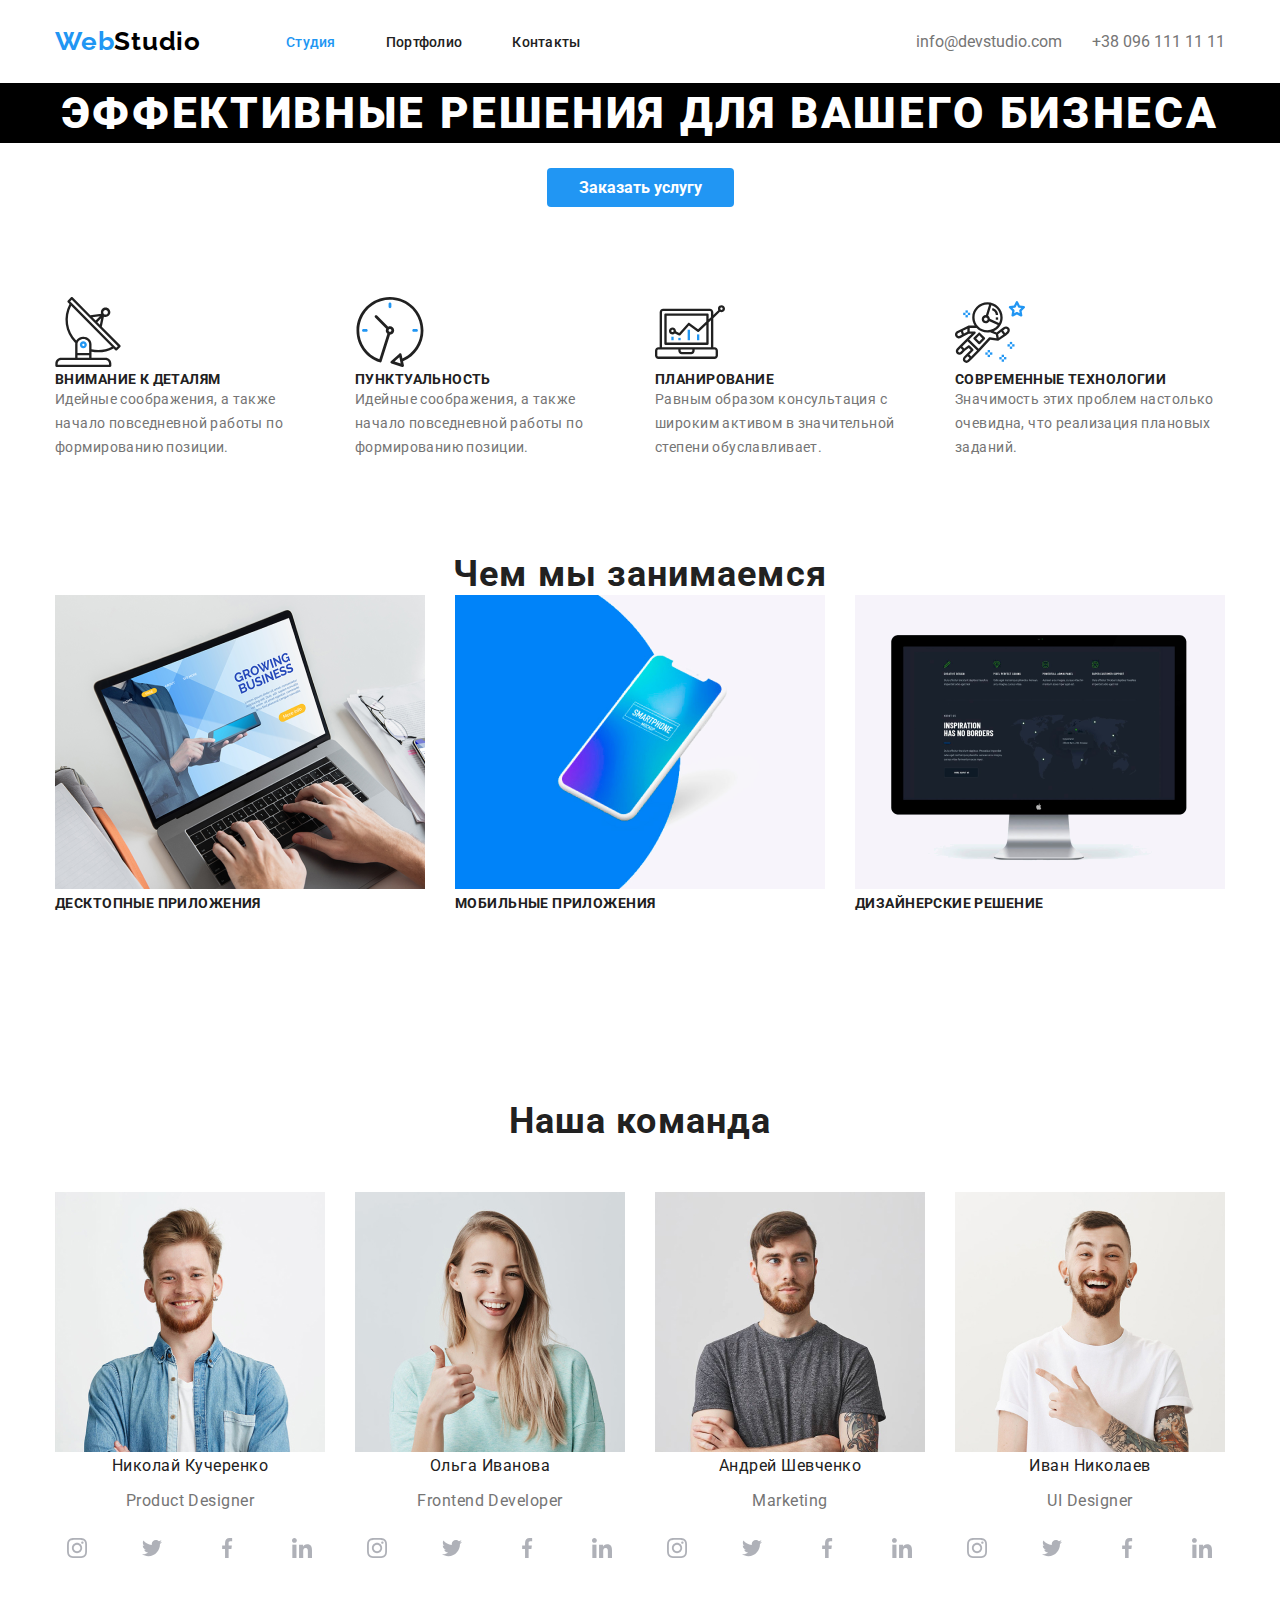
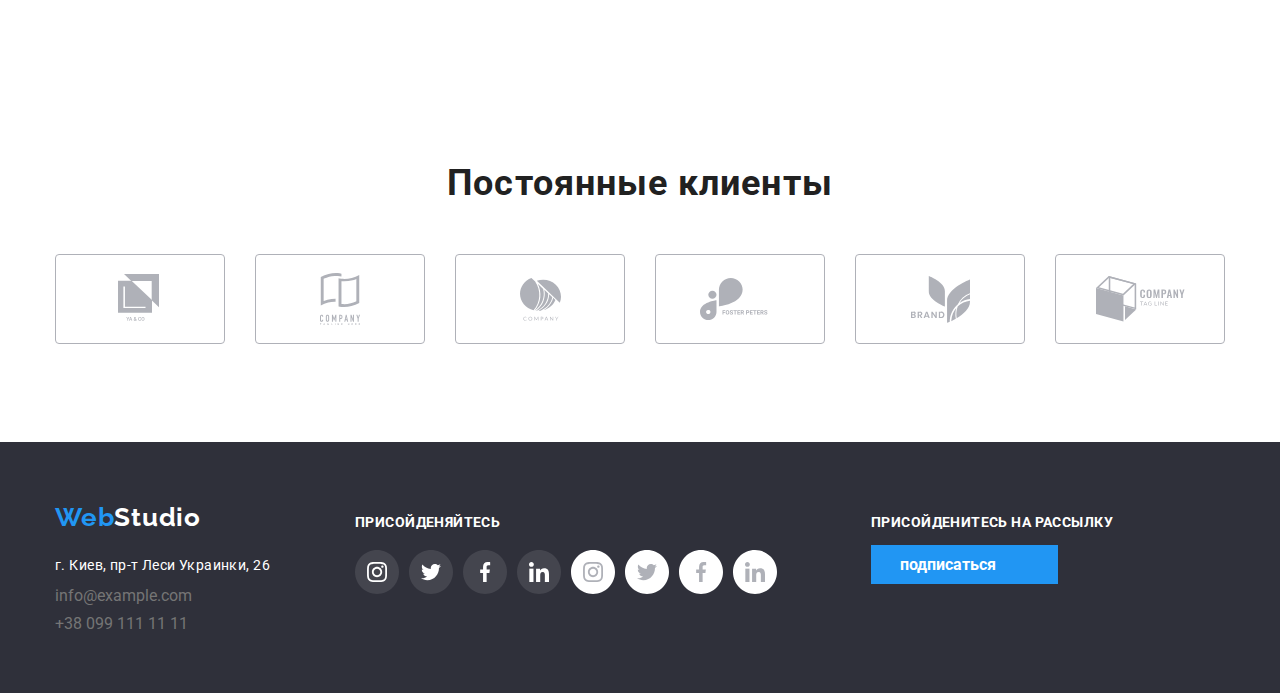
==== index.html @ de9481b2 "поправки" ====
<!DOCTYPE html>
<html lang="ru">
<head>
    <meta charset="UTF-8">
    <meta name  ="viewport" content="width=device-width, initial-scale=1.0">
    <title>Document</title>
    <link href="https://fonts.googleapis.com/css2?family=Raleway:wght@700;900&family=Roboto:wght@400;500;700;900&display=swap" rel="stylesheet">
    <link rel="stylesheet" href="./css/style.css">
</head>
<body>
    <!--шапка-->
    <header class="link">
        <nav class="main-nav section">
            <a href=""><span class="web-logo"><span style="color:#2196F3;">Web</span><span style="color:#000000;">Studio</span></span></a>
                <ul class="list-line list">
                    <li class="item"><a href=""><span class="header-text current">Студия</span></a></li>
                    <li class="item"><a href="./portfolio.html"><span class="header-text">Портфолио</span></a></li>
                    <li class="item"><a href=""><span class="header-text">Контакты</span></a></li>
                </ul>
                    <ul class="auth-nav list">
                        <li class="item"><a href="mailto:info@devstudio.com"><span class="contact">info@devstudio.com</span></a></li>
                        <li class="item"><a href="tel:+380961111111"> <span class="contact">+38 096 111 11 11</span></a></li>
                    </ul>
        </nav>
    </header>
<main class="link">
    <!--Заказать услугу-->
    <section>
        <h1 class="efect-title">ЭФФЕКТИВНЫЕ РЕШЕНИЯ ДЛЯ ВАШЕГО БИЗНЕСА</h1>
        <div class="button-centered">
            <a href="" class="button-hero">Заказать услугу</a>
        </div>
    </section>
    <!--иконки-->
    <section>
        <div class="section">
            <ul class="icon-style">
                <li class="item">
                    <img src="./picture/4picture/Group.svg" alt="">
                    <h3 class="subtitle-text">ВНИМАНИЕ К ДЕТАЛЯМ</h3>
                    <p class="main-text">Идейные соображения, а также начало повседневной работы по формированию позиции.</p>
                </li>
                <li class="item">
                    <img src="./picture/4picture/clock1.svg" alt="">
                    <h3 class="subtitle-text">ПУНКТУАЛЬНОСТЬ</h3>
                    <p class="main-text">Идейные соображения, а также начало повседневной работы по формированию позиции.</p>
                </li>
                <li class="item">
                    <img src="./picture/4picture/diagram1.svg" alt="">
                    <h3 class="subtitle-text">ПЛАНИРОВАНИЕ</h3>
                    <p class="main-text">Равным образом консультация с широким активом в значительной степени обуславливает.</p>
                </li>
                <li class="item">
                    <img src="./picture/4picture/astronaut1.svg" alt="">
                    <h3 class="subtitle-text">СОВРЕМЕННЫЕ ТЕХНОЛОГИИ</h3>
                    <p class="main-text">Значимость этих проблем настолько очевидна, что реализация плановых заданий.</p>
                </li>
            </ul>
        </div>
    </section>
    <!--Занятия-->
    <section>
        <div class="section">
            <h2 class="section-title">Чем мы занимаемся</h2>
            <ul class="list-project">
                <li class="item"><img src="./picture/png/nout.png" alt=""><span class="subtitle-text">ДЕСКТОПНЫЕ ПРИЛОЖЕНИЯ</span></li>
                <li class="item"><img src="./picture/png/telephon.png" alt=""><span class="subtitle-text">МОБИЛЬНЫЕ ПРИЛОЖЕНИЯ</span></li>
                <li class="item"><img src="./picture/png/television.png" alt=""><span class="subtitle-text">ДИЗАЙНЕРСКИЕ РЕШЕНИЕ</span></li>
            </ul>
        </div>
    </section>
    <!--Команда-->
    <section>
        <div class="section">
            <div class="section-comand">
                <h2 class="section-title">Наша команда</h2>
                <ul class="comand-style">
                    <li class="item"> <img src="./picture/people/1.jpg" alt="Николай Кучеренко">
                        <h3 class="contact-subtitle">Николай Кучеренко</h3>
                            <p class="contact-text">Product Designer</p>
                                <ul class="list-soc">
                                    <li class="item"><a href=""><img src="./picture/soc/main-Ellipse1.svg" alt="instagram"></a></li>
                                    <li class="item"><a href=""><img src="./picture/soc/main-Ellipse2.svg" alt="twitter"></a></li>
                                    <li class="item"><a href=""><img src="./picture/soc/main-Ellipse3.svg" alt="twitter"></a></li>
                                    <li class="item"><a href=""><img src="./picture/soc/main-Ellipse4.svg" alt="in"></a></li>
                                </ul>
                    </li>
                    <li class="item"> <img src="./picture/people/2.jpg" alt="Ольга Ивановна">
                        <h3 class="contact-subtitle">Ольга Иванова</h3>
                            <p class="contact-text">Frontend Developer</p>
                                <ul class="list-soc">
                                    <li class="item"><a href=""><img src="./picture/soc/main-Ellipse1.svg" alt="instagram"></a></li>
                                    <li class="item"><a href=""><img src="./picture/soc/main-Ellipse2.svg" alt="twitter"></a></li>
                                    <li class="item"><a href=""><img src="./picture/soc/main-Ellipse3.svg" alt="facebook"></a></li>
                                    <li class="item"><a href=""><img src="./picture/soc/main-Ellipse4.svg" alt="in"></a></li>
                                </ul>
                    </li>
                    <li class="item"> <img src="./picture/people/3.jpg" alt="Андрей Шевченко">
                        <h3 class="contact-subtitle">Андрей Шевченко</h3>
                            <p class="contact-text">Marketing</p>
                                <ul class="list-soc">
                                    <li class="item"><a href=""><img src="./picture/soc/main-Ellipse1.svg" alt="twitter"></a></li>
                                    <li class="item"><a href=""><img src="./picture/soc/main-Ellipse2.svg" alt="instagram"></a></li>
                                    <li class="item"><a href=""><img src="./picture/soc/main-Ellipse3.svg" alt="facebook"></a></li>
                                    <li class="item"><a href=""><img src="./picture/soc/main-Ellipse4.svg" alt="in"></a></li>
                                </ul>
                    </li>
                    <li class="item"> <img src="./picture/people/4.jpg" alt="Иван Николаев">
                        <h3 class="contact-subtitle">Иван Николаев</h3>
                            <p class="contact-text">UI Designer</p>
                                <ul class="list-soc">
                                    <li class="item"><a href=""><img src="./picture/soc/main-Ellipse1.svg" alt="instagram"></a></li>
                                    <li class="item"><a href=""><img src="./picture/soc/main-Ellipse2.svg" alt="twitter"></a></li>
                                    <li class="item"><a href=""><img src="./picture/soc/main-Ellipse3.svg" alt="facebook   "></a></li>
                                    <li class="item"><a href=""><img src="./picture/soc/main-Ellipse4.svg" alt="in"></a></li>
                                </ul>
                    </li>
                </ul>
            </div>
        </div>
    </section>
    <!--клиенты-->
        <section>
            <div class="section">
                <h2 class="section-title">Постоянные клиенты</h2>
                <ul class="list-сustomer">
                    <li class="item"><img src="./picture/customer/Client1.svg" alt=""></li>
                    <li class="item"><img src="./picture/customer/Client2.svg" alt=""></li>
                    <li class="item"><img src="./picture/customer/Client3.svg" alt=""></li>
                    <li class="item"><img src="./picture/customer/Client4.svg" alt=""></li>
                    <li class="item"><img src="./picture/customer/Client5.svg" alt=""></li>
                    <li class="item"><img src="./picture/customer/Client6.svg" alt=""></li>
                </ul>
            </div>
        </section>
</main>
    <footer class="link">
        <div class="section">
            <div class="footer-section">
                <a href=""> <span class="web-logo"><span style="color:#2196F3;">Web</span><span style="color:#FFFFFF;">Studio</span></span></a>
                    <address>
                        <ul class="footer-adress">
                            <li class="item">г. Киев, пр-т Леси Украинки, 26</li>
                            <li class="item"><a href="mailto:info@devstudio.com"><span class="contact">info@example.com</span></a></li>
                            <li class="item"><a href="tel:+380961111111"><span class="contact">+38 099 111 11 11</span></a></li>
                        </ul>
                    </address>
            </div>
            <div class="footer-soc">
                <h3 class="subtitle-text" style="color: #FFFFFF;">ПРИСОЙДЕНЯЙТЕСЬ</h3>
                    <ul class="list-soc">

                        <li class="item"><img src="./picture/soc/footer-Ellipse1.svg" alt="instagram"></li>
                        <li class="item"><img src="./picture/soc/footer-Ellipse2.svg" alt="twitter"></li>
                        <li class="item"><img src="./picture/soc/footer-Ellipse3.svg" alt="facebook"></li>
                        <li class="item"><img src="./picture/soc/footer-Ellipse4.svg" alt=""></li>
                        <li class="item"><img src="./picture/soc/Ellipse1.svg" alt="instagram"></li>
                        <li class="item"><img src="./picture/soc/Ellipse2.svg" alt="twitter"></li>
                        <li class="item"><img src="./picture/soc/Ellipse3.svg" alt="facebook"></li>
                        <li class="item"><img src="./picture/soc/Ellipse4.svg" alt=""></li>

                    </ul>
            </div>
            <div class="footer-link">
                <h3 class="subtitle-text">ПРИСОЙДЕНИТЕСЬ НА РАССЫЛКУ</h3>
                <a href=""  class="button">подписаться</a>
            </div>
        </div>
    </footer>
</body>
</html>
---- css/style.css ----
:root {
    --text-blue-color: blue ;
    --text-contact-color: #757575;
    --text-header-hover-color: #2196F3;
    --text-subtitle-color:#212121;
    --background-butten-color: #2196F3;
    --background-footer: #2F303A;
    --main-text:#757575;
}
body {
    font-family: Roboto;
    margin: 0px;
    overflow: none;
}
h1, h2, h3
{
    margin-top: 0px;
    margin-bottom: 0px;
}
footer {
    background-color: var(--background-footer);
}
ul {
    margin-top: 0px;
    margin-bottom: 0px;
    list-style: none;
}

.efect-title {
    font-weight: 900;
    font-size: 44px;
    line-height: 60px;

    text-align: center;
    letter-spacing: 0.06em;
    text-transform: uppercase;
    background-color: black;
    color: #ffffff;
}
/*ЛОГОТИП*/
.web-logo{
    font-family: Raleway;
    font-weight: 700;
    font-size: 26px;
    line-height: 31px;
    letter-spacing: 0.03em;
    margin-right: 85px;
}
.section-title{
    font-weight: 700;
    font-size: 36px;
    line-height: 42px;
    text-align: center;
    letter-spacing: 0.03em;
    color: #212121;
}
/*telephone, imail*/
.contact{
    font-style: normal;
    color: var(--text-contact-color);
}
.contact:hover,
.contact:focus{
    color: var(--text-header-hover-color);
}
.header-text:hover,
.header-text:focus {
    color: var(--text-header-hover-color);
}
.header-text.current {
    color: #2196F3;
}

.link a {
    text-decoration: none;
}
.header-text {
    font-family: Roboto;
    font-weight: 500;
    font-size: 14px;
    line-height: 16px;
    letter-spacing: 0.02em;

    color: var(--text-subtitle-color);
}

.button-hero {
    font-weight: 700;
    font-size: 16px;
    line-height: 30px;
    padding: 10px 32px;

    border-radius: 4px;
    background-color: var(--background-butten-color);
    color: #ffffff;
}
.button {
    font-weight: 700;
    font-size: 16px;
    line-height: 30px;
    padding: 10px;
    padding-left: 29px;
    padding-right: 62px;

    background-color: var(--background-butten-color);
    color: #ffffff;
}
.button-centered {
    text-align: center;
    margin-top: 30px;
}
.subtitle-text {
    font-weight: 700;
    font-size: 14px;
    line-height: 16px;
    letter-spacing: 0.03em;

    color: var(--text-subtitle-color);
}
.main-text{
    margin-top: 0px;
    margin-bottom: 0px;
    font-weight: 400;
    font-size: 14px;
    line-height: 24px;
    letter-spacing: 0.03em;

    color: var(--main-text);
}
.contact-subtitle {
    font-weight: 400;
    font-size: 16px;
    line-height: 19px;
    text-align: center;

    letter-spacing: 0.03em;
    color: #212121;
}
.contact-text {
    font-weight: normal;
    font-size: 16px;
    line-height: 19px;
    text-align: center;

    letter-spacing: 0.03em;
    color: #757575;
}
.portfolio-subtitle {
    font-weight: 700;
    font-size: 18px;
    line-height: 36px;
    letter-spacing: 0.06em;

    color: #212121;
}
.portfolio-text {
    font-weight: 400;
    font-size: 16px;
    line-height: 30px;
    letter-spacing: 0.03em;

    color: #757575;
}
/*Расстановка*/
.section {
    width: 1170px;
    padding-left: 15px;
    padding-right: 15px;
    margin-left: auto;
    margin-right: auto;
}
.list-line {
    display: flex;
}
/*section, header{
    background-color: red;
}*/

.list-сustomer {
    padding-left: 0px;
    padding-right: 0px;
    display: flex;
    flex-wrap: wrap;
}
.list-сustomer .item {
    margin-right: 30px;
    margin-bottom: 94px;
    margin-top: 50px;
}
.list-сustomer .item:last-child {
    margin-right: 0px;
}
/*Списки в header и footer*/
.list-line .item {
    margin-right: 50px;
    margin-bottom: 32px;
    margin-top: 32px;
}
.list-line .item:last-child {
    margin-right: 0px;
}

.main-nav {
    display: flex;
    align-items: center;
}
.main-nav .list-line {
    padding-left: 0px;
}
.list {
    padding: 0;
    margin: 0;
    list-style: none;
}
.auth-nav {
    display: flex;
    margin-left: auto;
}
.auth-nav .item {
    margin-right: 30px;
}
.auth-nav .item:last-child {
    margin-right: 0px;
}
.icon-style {
    display: flex;
    flex-wrap: wrap;
    padding: 0px;
}
.icon-style .item {
    width: 270px;
    margin-right: 30px;
}
.icon-style .item:last-child {
    margin-right: 0px;
}
.list-soc {
    display: flex;
    padding-left: 0px;
}
.list-soc .item {
    margin-right: 10px;
}
.list-soc .item:last-child {
    margin-right: 0px;
}

.portfolio-list {
    display: flex;
    flex-wrap: wrap;
}
.portfolio-list .item {
    width: 370px;
    margin-right: 30px;
    margin-bottom: 30px;
}
.portfolio-list .item:nth-child(3n){
    margin-right: 0px;
}
.portfolio-list .item:nth-last-child(-n + 3){
    margin-bottom: 0px;
}
.button-list {
    display: flex;
    padding-left: 0px;
}
.button-list .item {
    margin-right: 8px;
    margin-bottom: 50px;
}
.button-list .item:last-child {
    margin-right: 0px;
}

.button-portfolio {
    background: #F5F4FA;
    border-radius: 4px;
    padding: 6px 22px;
    border: 0px;
}
.button-margin {
    width: 611px;
    margin-left: auto;
    margin-right: auto;
}
.comand-style {
    display: flex;
    flex-wrap: wrap;
    padding: 0px;
    margin-top: 50px;
}
.comand-style .item {
    width: 270px;
    margin-right: 30px;
}
.comand-style .item:last-child {
    margin-right: 0px;
}
.section > .section-comand {
    margin-top: 188px;
    margin-bottom: 188px;
}
.section > .icon-style {
    margin-top: 94px;
    margin-bottom: 94px;
}
.list-project {
    display: flex;
    flex-wrap: wrap;
    padding: 0px;
}
.list-project .item {
    margin-right: 30px;
    width: 370px;
}
.list-project .item:last-child {
    margin-right: 0px;
}
footer .section {
    display: flex;
}
.section .footer-section {
    margin-top: 60px;
    margin-bottom: 60px;
    margin-left: 0px;
    margin-right: 69px;
}
.footer-adress {
    padding-left: 0px;
    margin-top: 20px;
}
.footer-adress .item {
    margin-bottom: 9px;
}
.footer-adress .item:last-child {
    margin-bottom: 0px;
}
.footer-adress .item:first-child {
    font-weight: 400;
    font-size: 14px;
    line-height: 24px;
    letter-spacing: 0.03em;
    color: #FFFFFF;
    font-style: normal;
}
.footer-soc {
    margin-top: 72px;
}
.footer-soc .list-soc .item {
    margin-right: 10px;
    margin-top: 20px;
}
.footer-soc .list-soc .item:last-child {
    margin-right: 0px;
}
.footer-link {
    margin-top: 72px;
    margin-left: 94px;
    margin-bottom: 94px;
}
.footer-link .subtitle-text {
    margin-bottom: 20px;
    color: #FFFFFF;
}
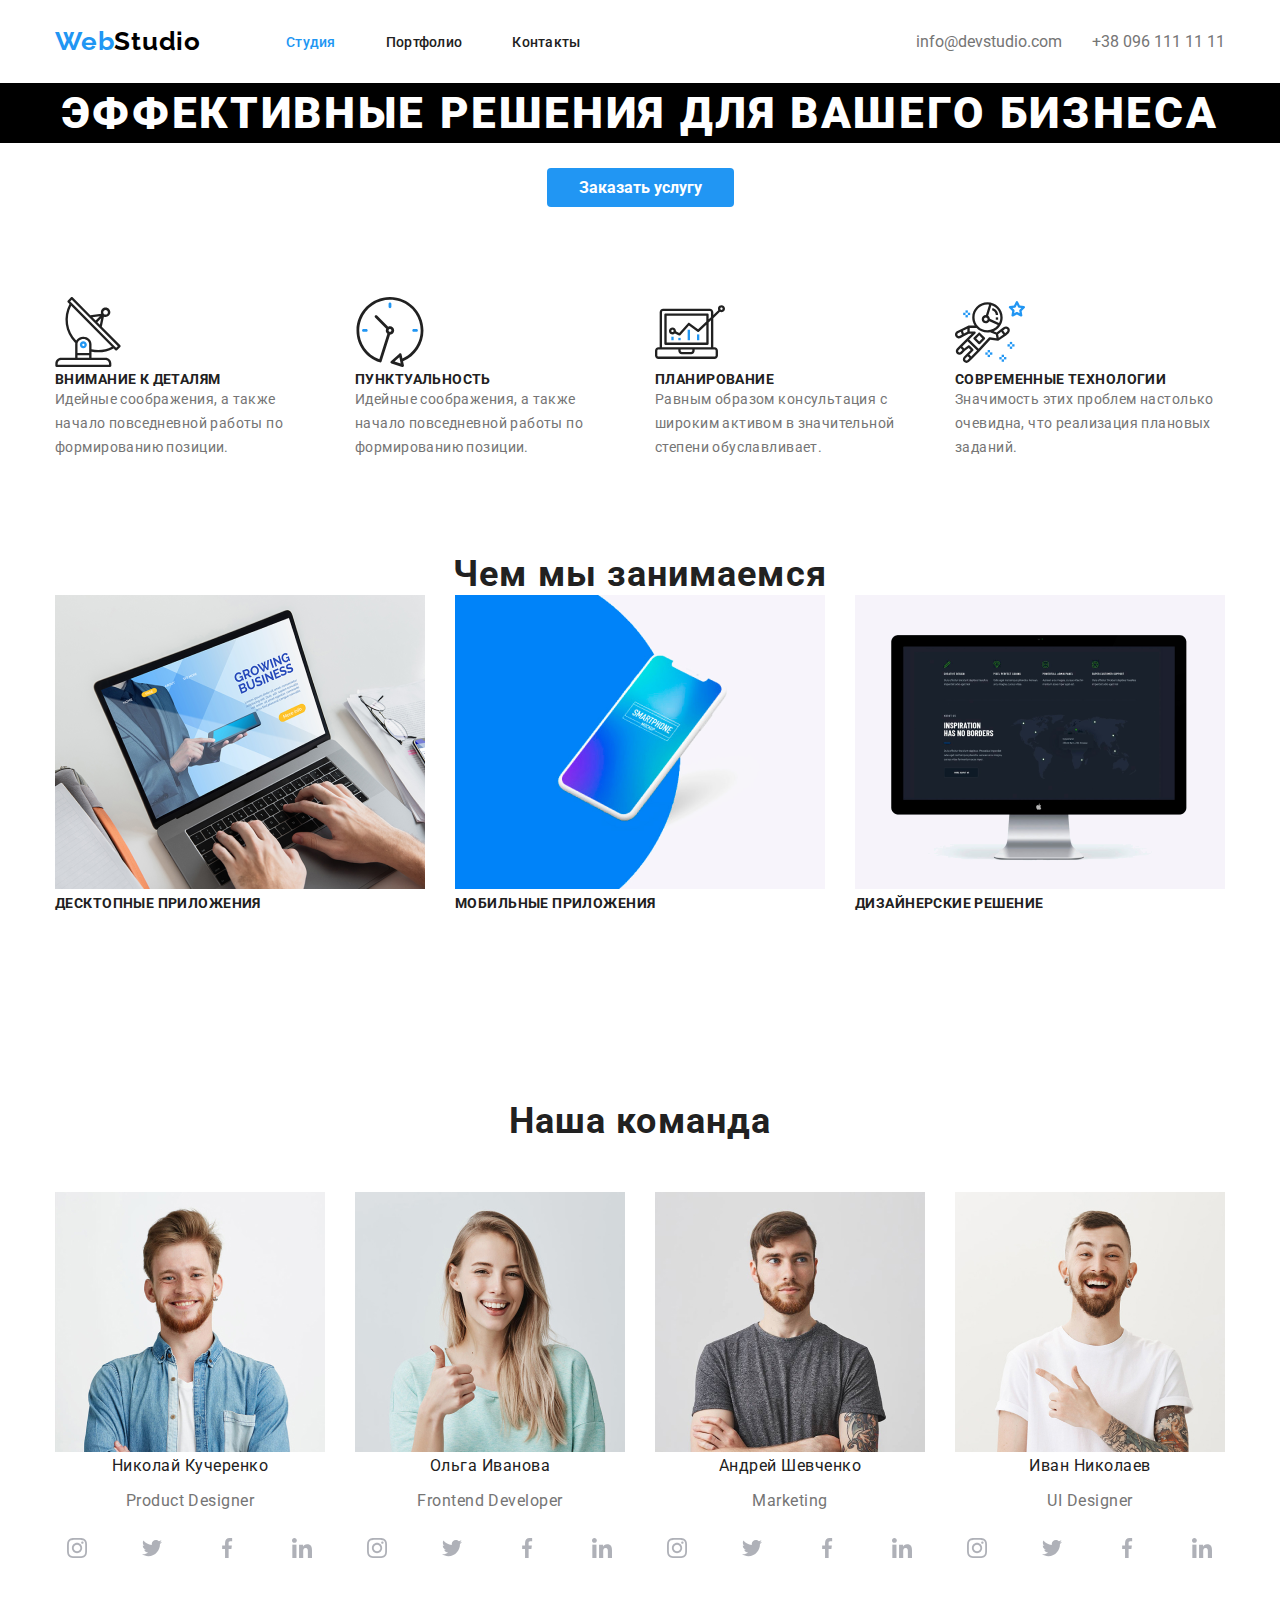
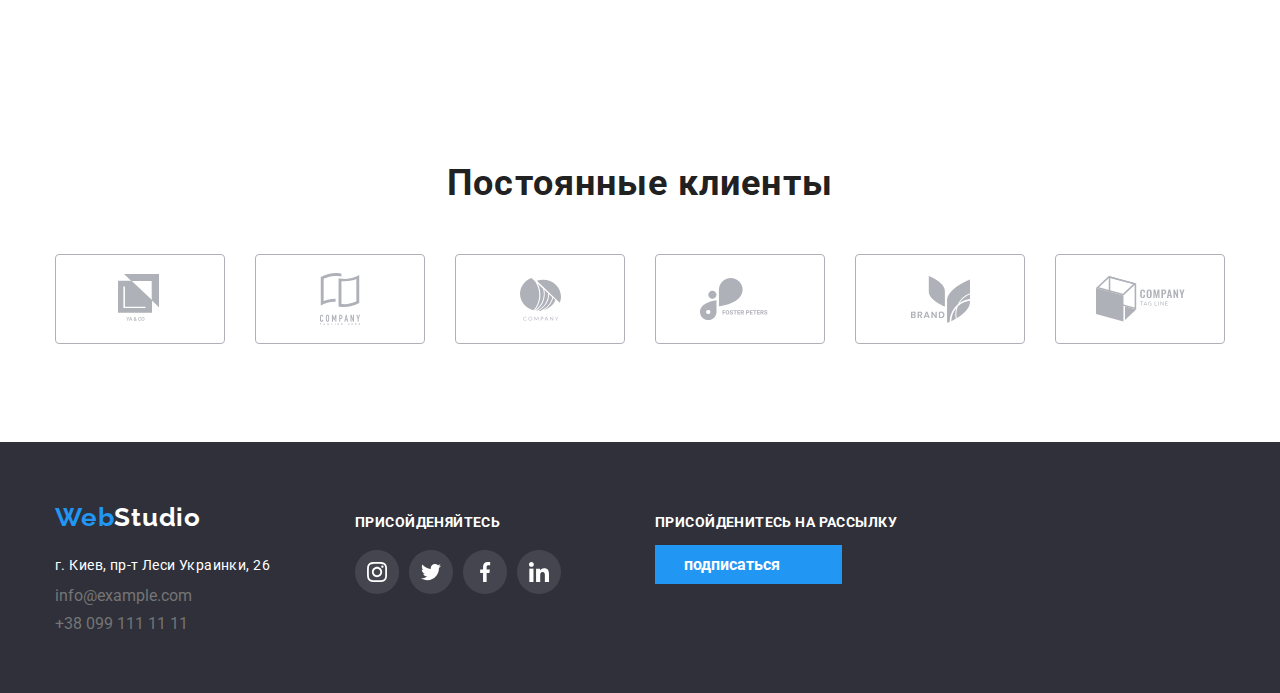
==== commit ea25ecdb: "Add files via upload" ====
--- a/index.html
+++ b/index.html
@@ -149,16 +149,10 @@
             <div class="footer-soc">
                 <h3 class="subtitle-text" style="color: #FFFFFF;">ПРИСОЙДЕНЯЙТЕСЬ</h3>
                     <ul class="list-soc">
-
                         <li class="item"><img src="./picture/soc/footer-Ellipse1.svg" alt="instagram"></li>
                         <li class="item"><img src="./picture/soc/footer-Ellipse2.svg" alt="twitter"></li>
                         <li class="item"><img src="./picture/soc/footer-Ellipse3.svg" alt="facebook"></li>
                         <li class="item"><img src="./picture/soc/footer-Ellipse4.svg" alt=""></li>
-                        <li class="item"><img src="./picture/soc/Ellipse1.svg" alt="instagram"></li>
-                        <li class="item"><img src="./picture/soc/Ellipse2.svg" alt="twitter"></li>
-                        <li class="item"><img src="./picture/soc/Ellipse3.svg" alt="facebook"></li>
-                        <li class="item"><img src="./picture/soc/Ellipse4.svg" alt=""></li>
-
                     </ul>
             </div>
             <div class="footer-link">
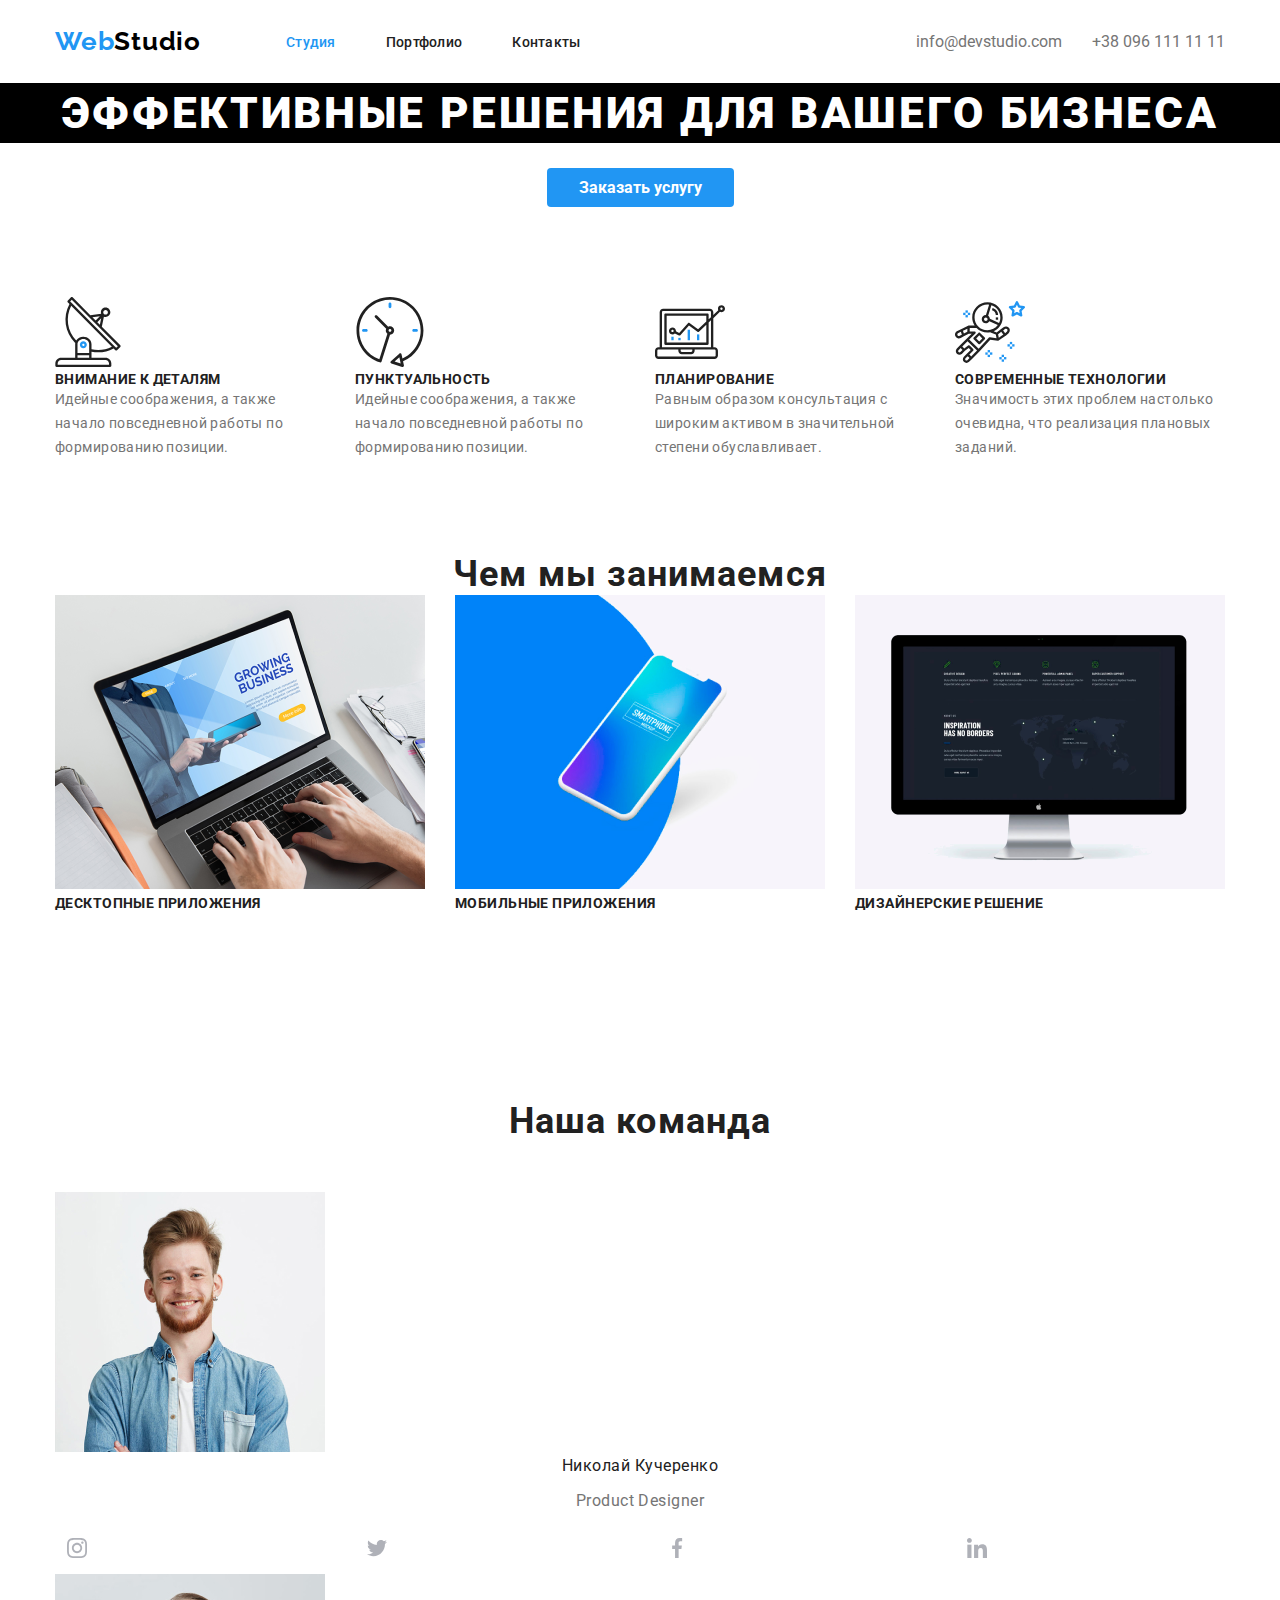
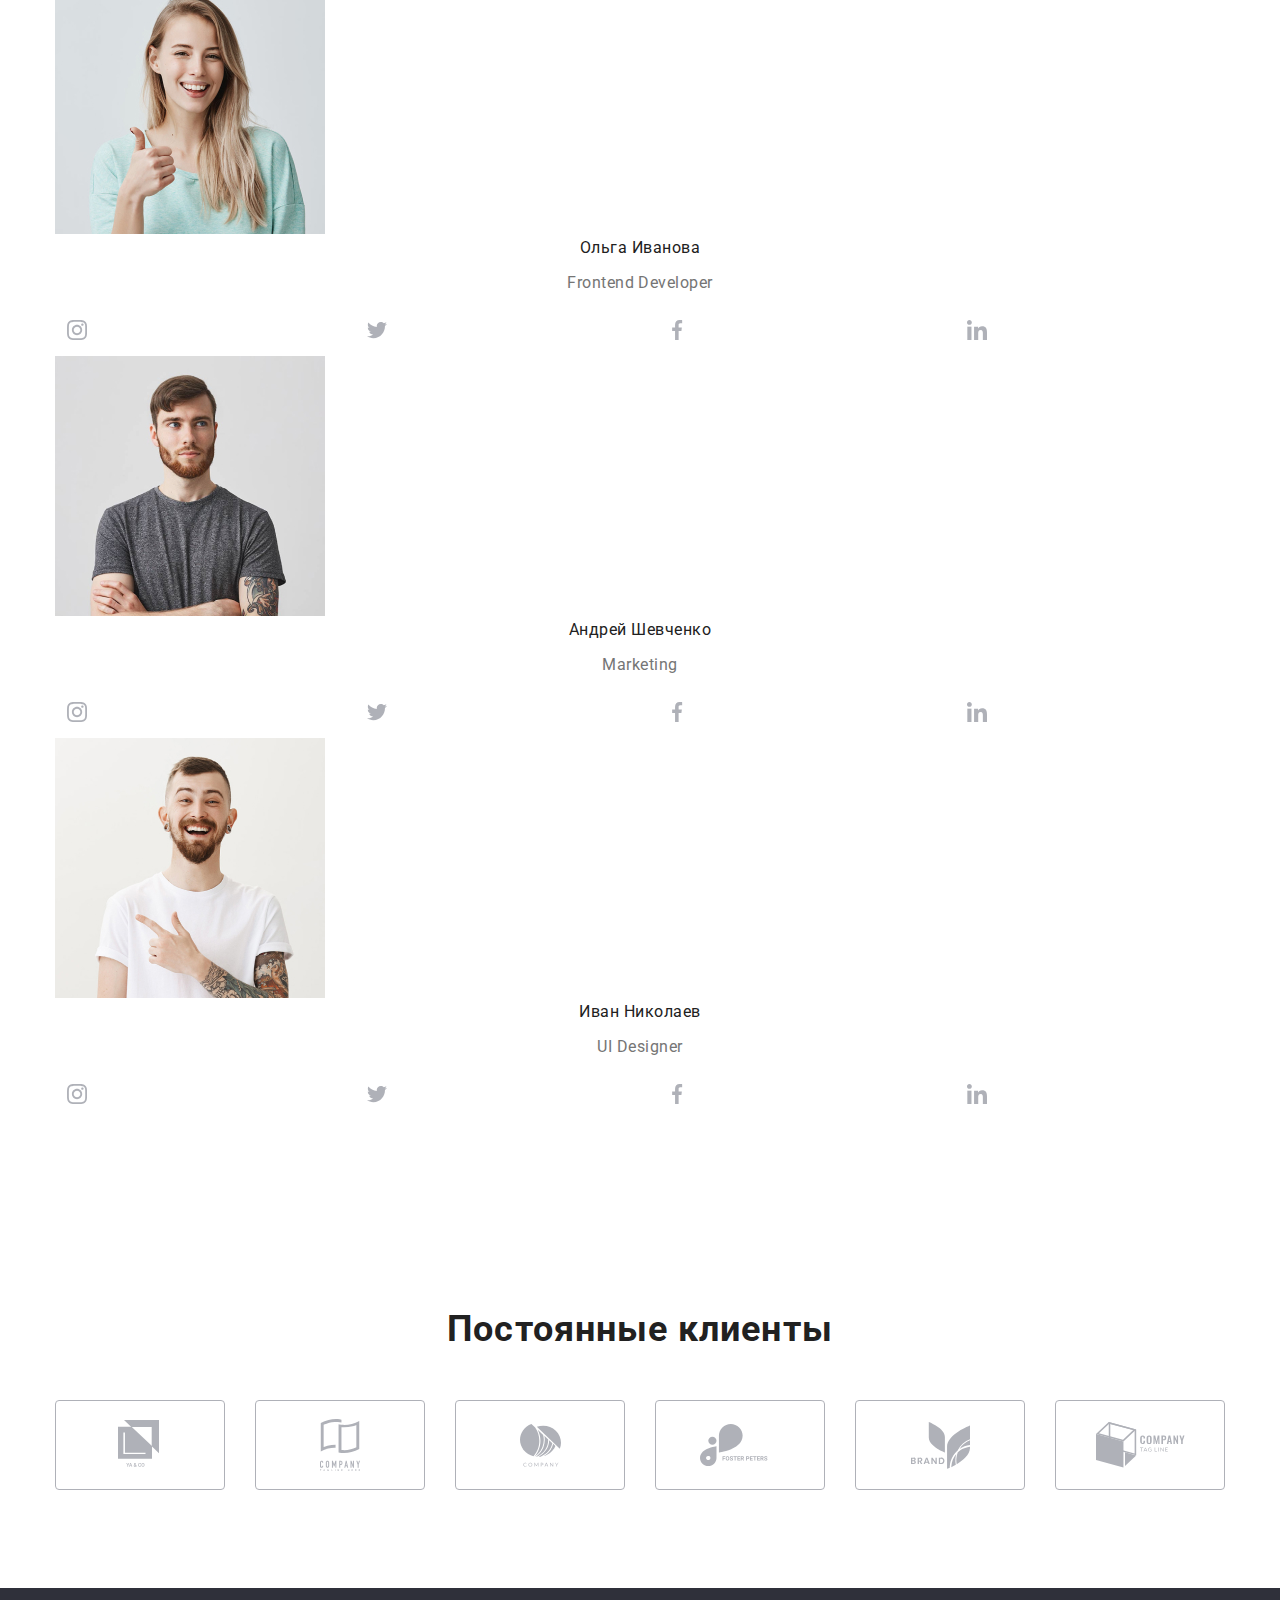
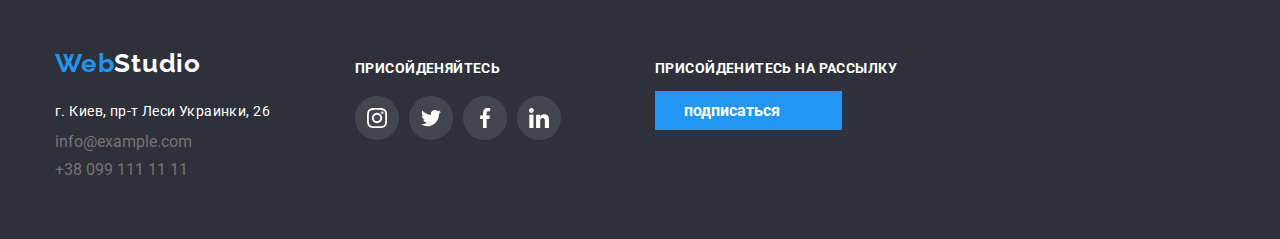
==== commit c4a5e58f: "Add files via upload" ====
--- a/index.html
+++ b/index.html
@@ -25,7 +25,7 @@
     </header>
 <main class="link">
     <!--Заказать услугу-->
-    <section>
+    <section class="hero">
         <h1 class="efect-title">ЭФФЕКТИВНЫЕ РЕШЕНИЯ ДЛЯ ВАШЕГО БИЗНЕСА</h1>
         <div class="button-centered">
             <a href="" class="button-hero">Заказать услугу</a>
@@ -36,22 +36,30 @@
         <div class="section">
             <ul class="icon-style">
                 <li class="item">
-                    <img src="./picture/4picture/Group.svg" alt="">
+                    <div class="icon">
+                        <img src="./picture/4picture/Group.svg" alt="">
+                    </div>
                     <h3 class="subtitle-text">ВНИМАНИЕ К ДЕТАЛЯМ</h3>
                     <p class="main-text">Идейные соображения, а также начало повседневной работы по формированию позиции.</p>
                 </li>
                 <li class="item">
-                    <img src="./picture/4picture/clock1.svg" alt="">
+                    <div class="icon">
+                        <img src="./picture/4picture/clock1.svg" alt="">
+                    </div>
                     <h3 class="subtitle-text">ПУНКТУАЛЬНОСТЬ</h3>
                     <p class="main-text">Идейные соображения, а также начало повседневной работы по формированию позиции.</p>
                 </li>
                 <li class="item">
-                    <img src="./picture/4picture/diagram1.svg" alt="">
+                    <div class="icon">
+                        <img src="./picture/4picture/diagram1.svg" alt="">
+                    </div>
                     <h3 class="subtitle-text">ПЛАНИРОВАНИЕ</h3>
                     <p class="main-text">Равным образом консультация с широким активом в значительной степени обуславливает.</p>
                 </li>
                 <li class="item">
-                    <img src="./picture/4picture/astronaut1.svg" alt="">
+                    <div class="icon">
+                        <img src="./picture/4picture/astronaut1.svg" alt="">
+                    </div>
                     <h3 class="subtitle-text">СОВРЕМЕННЫЕ ТЕХНОЛОГИИ</h3>
                     <p class="main-text">Значимость этих проблем настолько очевидна, что реализация плановых заданий.</p>
                 </li>
@@ -75,7 +83,7 @@
             <div class="section-comand">
                 <h2 class="section-title">Наша команда</h2>
                 <ul class="comand-style">
-                    <li class="item"> <img src="./picture/people/1.jpg" alt="Николай Кучеренко">
+                    <li class="item-border"> <img src="./picture/people/1.jpg" alt="Николай Кучеренко">
                         <h3 class="contact-subtitle">Николай Кучеренко</h3>
                             <p class="contact-text">Product Designer</p>
                                 <ul class="list-soc">
@@ -85,7 +93,7 @@
                                     <li class="item"><a href=""><img src="./picture/soc/main-Ellipse4.svg" alt="in"></a></li>
                                 </ul>
                     </li>
-                    <li class="item"> <img src="./picture/people/2.jpg" alt="Ольга Ивановна">
+                    <li class="item-border"> <img src="./picture/people/2.jpg" alt="Ольга Ивановна">
                         <h3 class="contact-subtitle">Ольга Иванова</h3>
                             <p class="contact-text">Frontend Developer</p>
                                 <ul class="list-soc">
@@ -95,7 +103,7 @@
                                     <li class="item"><a href=""><img src="./picture/soc/main-Ellipse4.svg" alt="in"></a></li>
                                 </ul>
                     </li>
-                    <li class="item"> <img src="./picture/people/3.jpg" alt="Андрей Шевченко">
+                    <li class="item-border"> <img src="./picture/people/3.jpg" alt="Андрей Шевченко">
                         <h3 class="contact-subtitle">Андрей Шевченко</h3>
                             <p class="contact-text">Marketing</p>
                                 <ul class="list-soc">
@@ -105,7 +113,7 @@
                                     <li class="item"><a href=""><img src="./picture/soc/main-Ellipse4.svg" alt="in"></a></li>
                                 </ul>
                     </li>
-                    <li class="item"> <img src="./picture/people/4.jpg" alt="Иван Николаев">
+                    <li class="item-border"> <img src="./picture/people/4.jpg" alt="Иван Николаев">
                         <h3 class="contact-subtitle">Иван Николаев</h3>
                             <p class="contact-text">UI Designer</p>
                                 <ul class="list-soc">
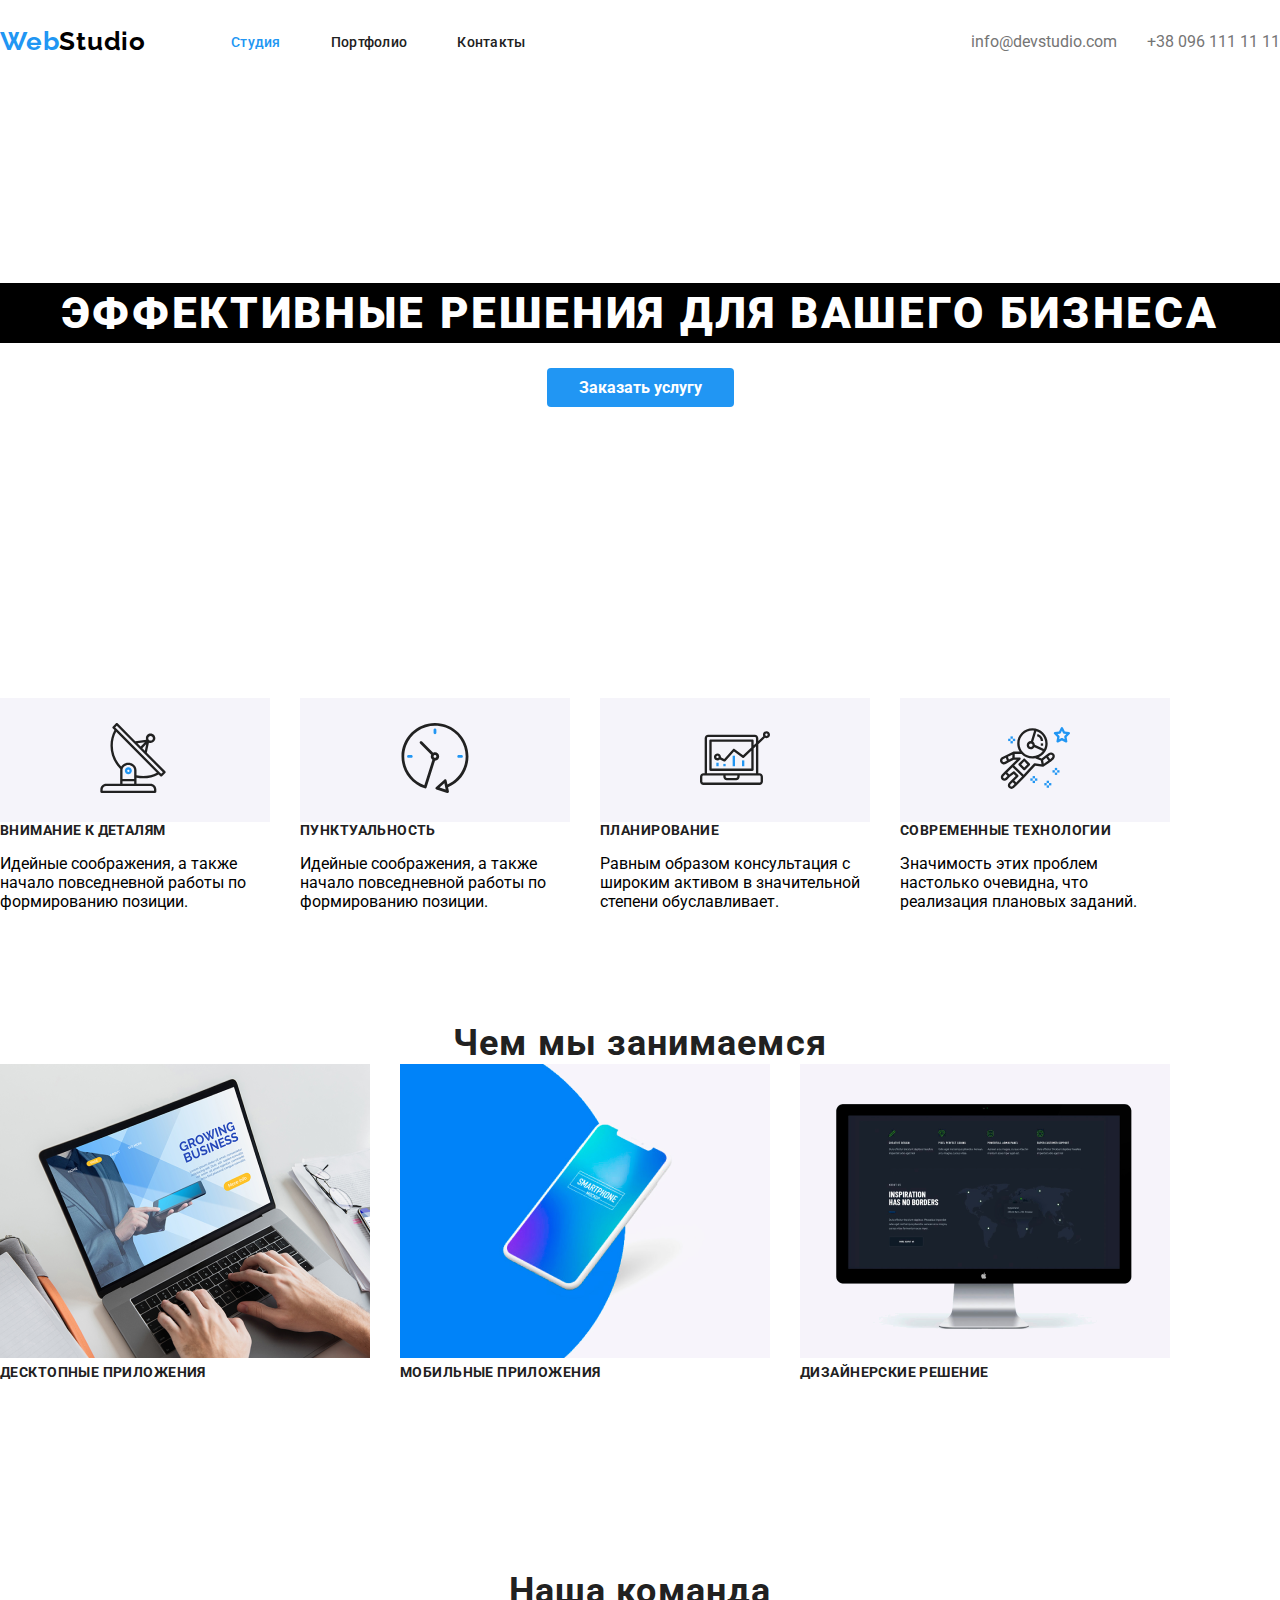
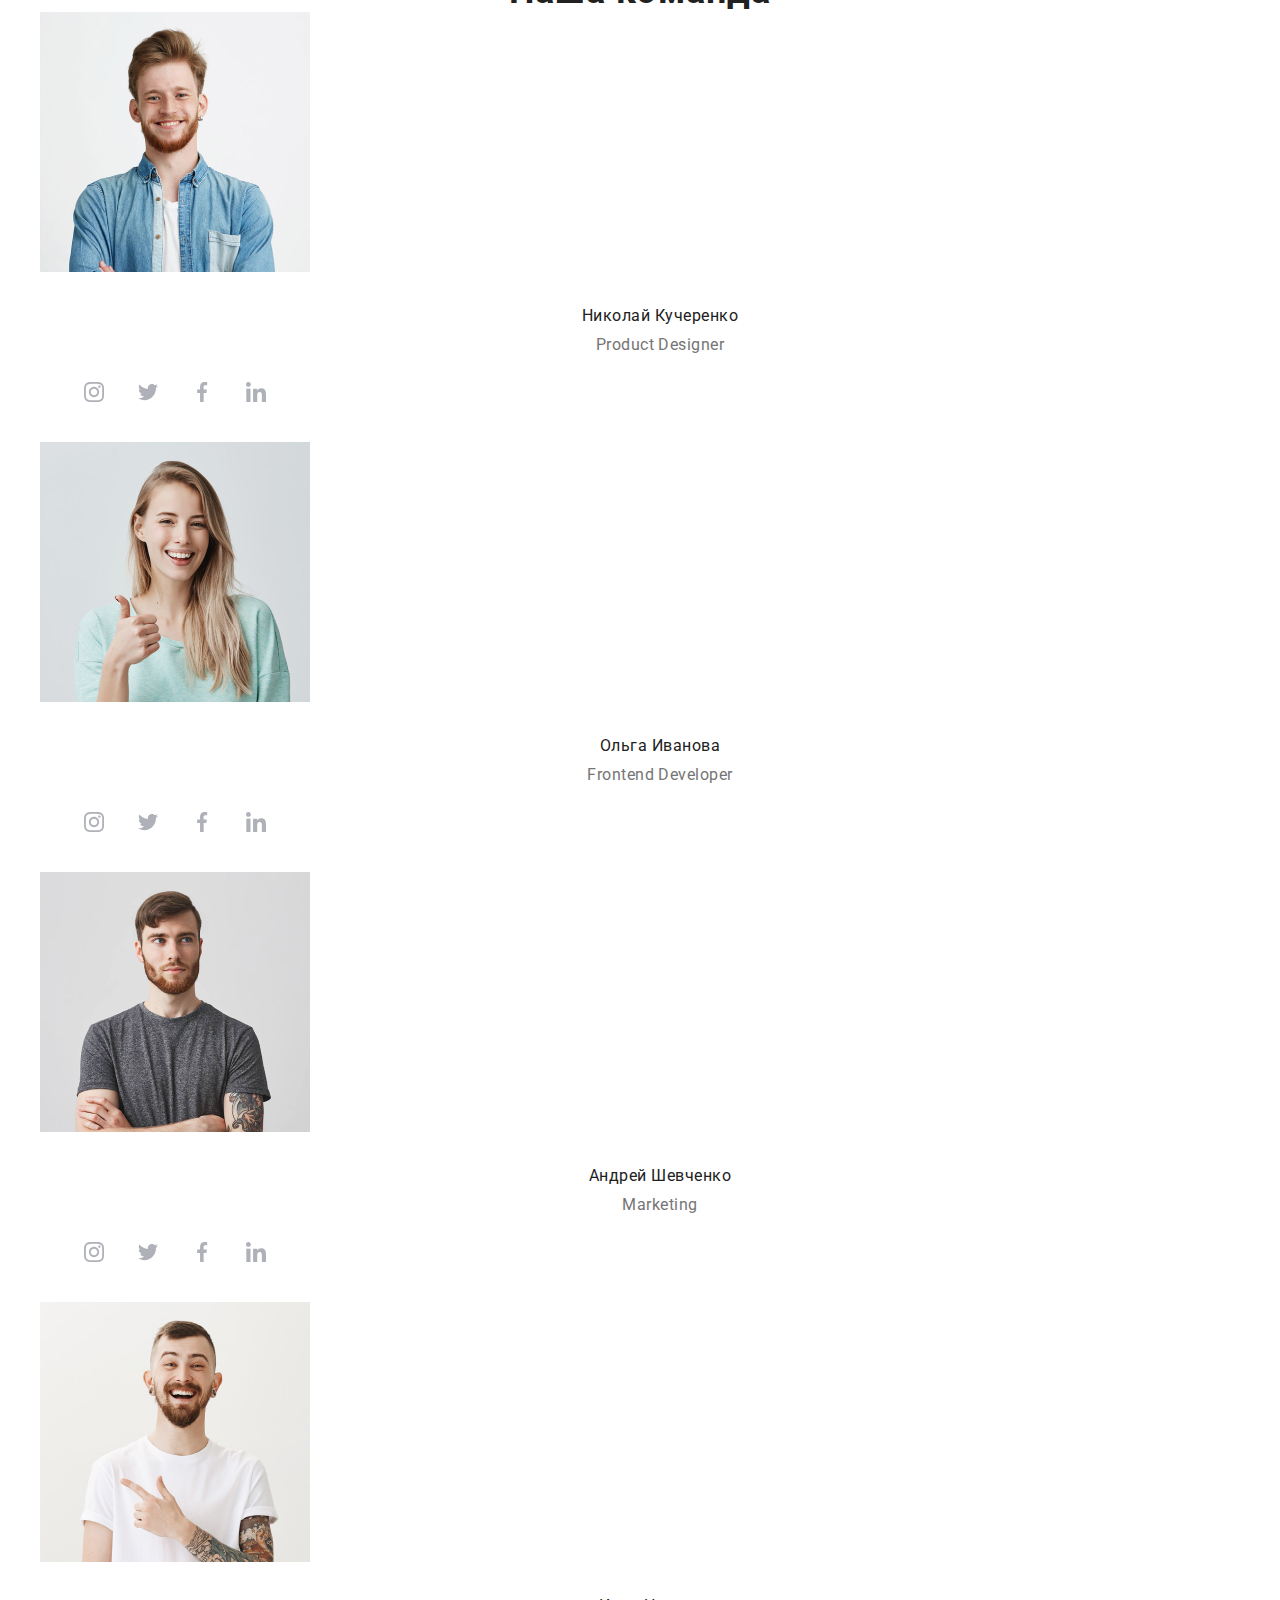
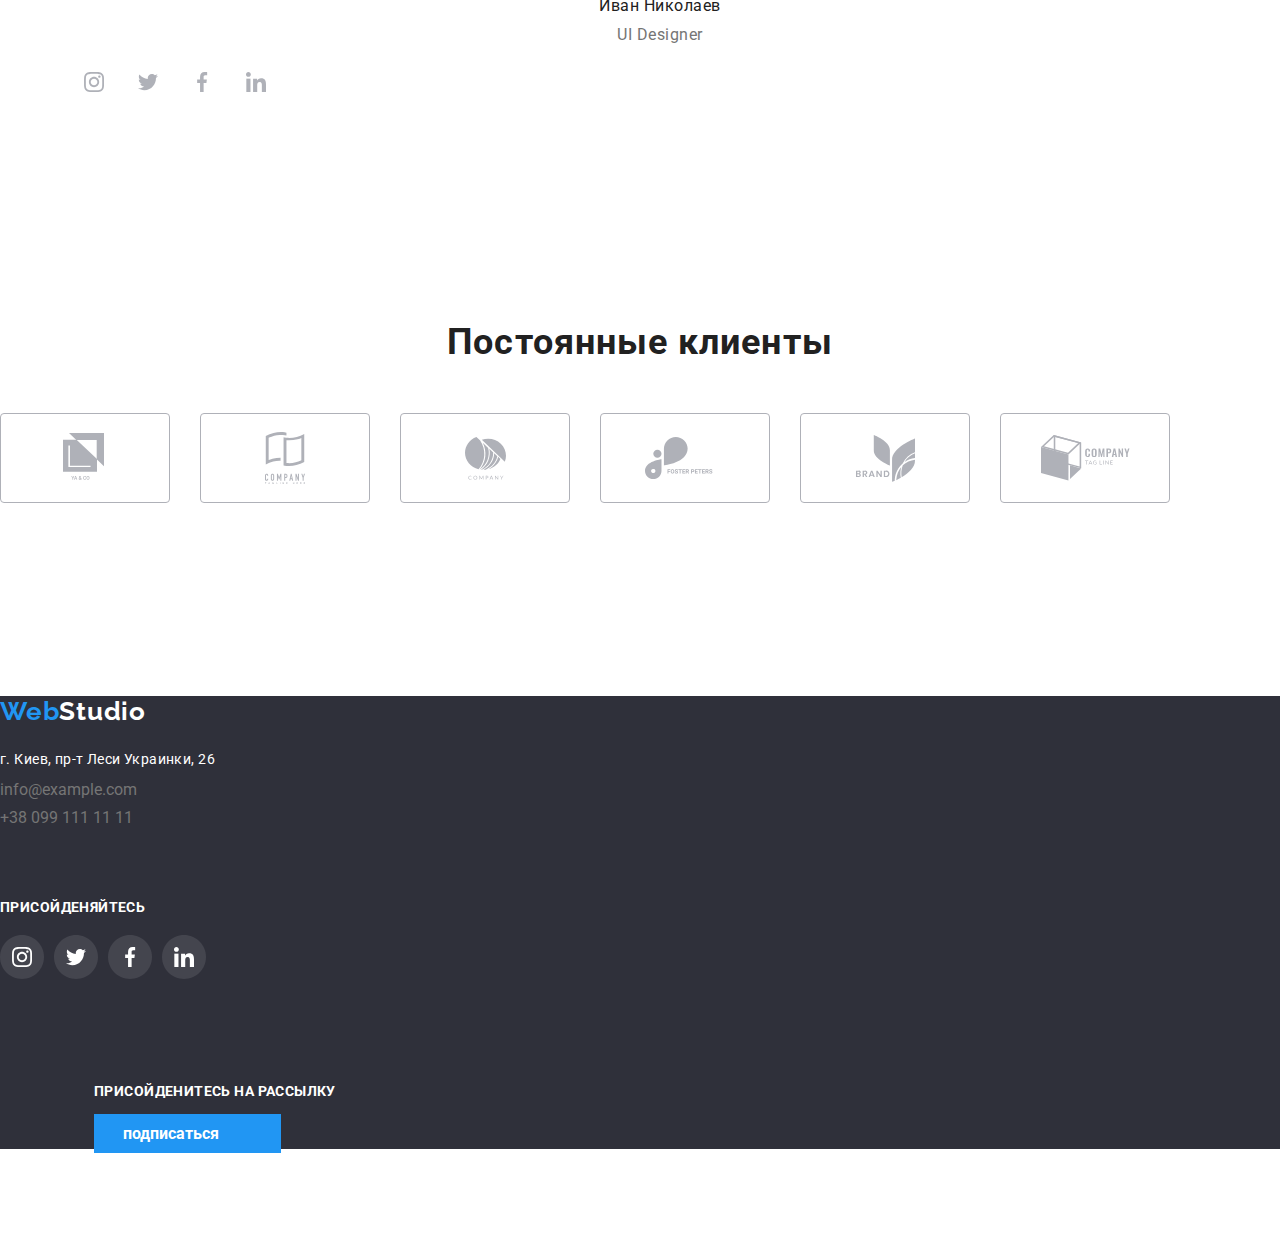
==== commit 30dc59e1: "Add files via upload" ====
--- a/index.html
+++ b/index.html
@@ -10,126 +10,121 @@
 <body>
     <!--шапка-->
     <header class="link">
-        <nav class="main-nav section">
+        <nav class="main-nav container">
             <a href=""><span class="web-logo"><span style="color:#2196F3;">Web</span><span style="color:#000000;">Studio</span></span></a>
                 <ul class="list-line list">
                     <li class="item"><a href=""><span class="header-text current">Студия</span></a></li>
                     <li class="item"><a href="./portfolio.html"><span class="header-text">Портфолио</span></a></li>
                     <li class="item"><a href=""><span class="header-text">Контакты</span></a></li>
                 </ul>
-                    <ul class="auth-nav list">
+                    <ul class="auth-nav list-header">
                         <li class="item"><a href="mailto:info@devstudio.com"><span class="contact">info@devstudio.com</span></a></li>
                         <li class="item"><a href="tel:+380961111111"> <span class="contact">+38 096 111 11 11</span></a></li>
                     </ul>
         </nav>
     </header>
 <main class="link">
-    <!--Заказать услугу-->
+    <!--hero-->
     <section class="hero">
         <h1 class="efect-title">ЭФФЕКТИВНЫЕ РЕШЕНИЯ ДЛЯ ВАШЕГО БИЗНЕСА</h1>
         <div class="button-centered">
             <a href="" class="button-hero">Заказать услугу</a>
         </div>
     </section>
-    <!--иконки-->
-    <section>
-        <div class="section">
-            <ul class="icon-style">
-                <li class="item">
-                    <div class="icon">
-                        <img src="./picture/4picture/Group.svg" alt="">
-                    </div>
-                    <h3 class="subtitle-text">ВНИМАНИЕ К ДЕТАЛЯМ</h3>
-                    <p class="main-text">Идейные соображения, а также начало повседневной работы по формированию позиции.</p>
-                </li>
-                <li class="item">
-                    <div class="icon">
-                        <img src="./picture/4picture/clock1.svg" alt="">
-                    </div>
-                    <h3 class="subtitle-text">ПУНКТУАЛЬНОСТЬ</h3>
-                    <p class="main-text">Идейные соображения, а также начало повседневной работы по формированию позиции.</p>
-                </li>
-                <li class="item">
-                    <div class="icon">
-                        <img src="./picture/4picture/diagram1.svg" alt="">
-                    </div>
-                    <h3 class="subtitle-text">ПЛАНИРОВАНИЕ</h3>
-                    <p class="main-text">Равным образом консультация с широким активом в значительной степени обуславливает.</p>
-                </li>
-                <li class="item">
-                    <div class="icon">
-                        <img src="./picture/4picture/astronaut1.svg" alt="">
-                    </div>
-                    <h3 class="subtitle-text">СОВРЕМЕННЫЕ ТЕХНОЛОГИИ</h3>
-                    <p class="main-text">Значимость этих проблем настолько очевидна, что реализация плановых заданий.</p>
-                </li>
-            </ul>
-        </div>
-    </section>
-    <!--Занятия-->
-    <section>
-        <div class="section">
-            <h2 class="section-title">Чем мы занимаемся</h2>
-            <ul class="list-project">
-                <li class="item"><img src="./picture/png/nout.png" alt=""><span class="subtitle-text">ДЕСКТОПНЫЕ ПРИЛОЖЕНИЯ</span></li>
-                <li class="item"><img src="./picture/png/telephon.png" alt=""><span class="subtitle-text">МОБИЛЬНЫЕ ПРИЛОЖЕНИЯ</span></li>
-                <li class="item"><img src="./picture/png/television.png" alt=""><span class="subtitle-text">ДИЗАЙНЕРСКИЕ РЕШЕНИЕ</span></li>
-            </ul>
-        </div>
-    </section>
-    <!--Команда-->
-    <section>
-        <div class="section">
-            <div class="section-comand">
-                <h2 class="section-title">Наша команда</h2>
-                <ul class="comand-style">
-                    <li class="item-border"> <img src="./picture/people/1.jpg" alt="Николай Кучеренко">
-                        <h3 class="contact-subtitle">Николай Кучеренко</h3>
-                            <p class="contact-text">Product Designer</p>
-                                <ul class="list-soc">
-                                    <li class="item"><a href=""><img src="./picture/soc/main-Ellipse1.svg" alt="instagram"></a></li>
-                                    <li class="item"><a href=""><img src="./picture/soc/main-Ellipse2.svg" alt="twitter"></a></li>
-                                    <li class="item"><a href=""><img src="./picture/soc/main-Ellipse3.svg" alt="twitter"></a></li>
-                                    <li class="item"><a href=""><img src="./picture/soc/main-Ellipse4.svg" alt="in"></a></li>
-                                </ul>
+        <!--иконки-->
+        <section class="container" style="padding-top: 95px; padding-bottom: 95px;">
+                <ul class="icon-style">
+                    <li class="item">
+                        <div class="icon">
+                            <img src="./picture/4picture/Group.svg" alt="">
+                        </div>
+                        <h3 class="subtitle-text">ВНИМАНИЕ К ДЕТАЛЯМ</h3>
+                        <p class="icon-text">Идейные соображения, а также начало повседневной работы по формированию позиции.</p>
                     </li>
-                    <li class="item-border"> <img src="./picture/people/2.jpg" alt="Ольга Ивановна">
-                        <h3 class="contact-subtitle">Ольга Иванова</h3>
-                            <p class="contact-text">Frontend Developer</p>
-                                <ul class="list-soc">
-                                    <li class="item"><a href=""><img src="./picture/soc/main-Ellipse1.svg" alt="instagram"></a></li>
-                                    <li class="item"><a href=""><img src="./picture/soc/main-Ellipse2.svg" alt="twitter"></a></li>
-                                    <li class="item"><a href=""><img src="./picture/soc/main-Ellipse3.svg" alt="facebook"></a></li>
-                                    <li class="item"><a href=""><img src="./picture/soc/main-Ellipse4.svg" alt="in"></a></li>
-                                </ul>
+                    <li class="item">
+                        <div class="icon">
+                            <img src="./picture/4picture/clock1.svg" alt="">
+                        </div>
+                        <h3 class="subtitle-text">ПУНКТУАЛЬНОСТЬ</h3>
+                        <p class="icon-text">Идейные соображения, а также начало повседневной работы по формированию позиции.</p>
                     </li>
-                    <li class="item-border"> <img src="./picture/people/3.jpg" alt="Андрей Шевченко">
-                        <h3 class="contact-subtitle">Андрей Шевченко</h3>
-                            <p class="contact-text">Marketing</p>
-                                <ul class="list-soc">
-                                    <li class="item"><a href=""><img src="./picture/soc/main-Ellipse1.svg" alt="twitter"></a></li>
-                                    <li class="item"><a href=""><img src="./picture/soc/main-Ellipse2.svg" alt="instagram"></a></li>
-                                    <li class="item"><a href=""><img src="./picture/soc/main-Ellipse3.svg" alt="facebook"></a></li>
-                                    <li class="item"><a href=""><img src="./picture/soc/main-Ellipse4.svg" alt="in"></a></li>
-                                </ul>
+                    <li class="item">
+                        <div class="icon">
+                            <img src="./picture/4picture/diagram1.svg" alt="">
+                        </div>
+                        <h3 class="subtitle-text">ПЛАНИРОВАНИЕ</h3>
+                        <p class="icon-text">Равным образом консультация с широким активом в значительной степени обуславливает.</p>
                     </li>
-                    <li class="item-border"> <img src="./picture/people/4.jpg" alt="Иван Николаев">
-                        <h3 class="contact-subtitle">Иван Николаев</h3>
-                            <p class="contact-text">UI Designer</p>
-                                <ul class="list-soc">
-                                    <li class="item"><a href=""><img src="./picture/soc/main-Ellipse1.svg" alt="instagram"></a></li>
-                                    <li class="item"><a href=""><img src="./picture/soc/main-Ellipse2.svg" alt="twitter"></a></li>
-                                    <li class="item"><a href=""><img src="./picture/soc/main-Ellipse3.svg" alt="facebook   "></a></li>
-                                    <li class="item"><a href=""><img src="./picture/soc/main-Ellipse4.svg" alt="in"></a></li>
-                                </ul>
+                    <li class="item">
+                        <div class="icon">
+                            <img src="./picture/4picture/astronaut1.svg" alt="">
+                        </div>
+                        <h3 class="subtitle-text">СОВРЕМЕННЫЕ ТЕХНОЛОГИИ</h3>
+                        <p class="icon-text">Значимость этих проблем настолько очевидна, что реализация плановых заданий.</p>
                     </li>
                 </ul>
-            </div>
-        </div>
-    </section>
-    <!--клиенты-->
-        <section>
-            <div class="section">
+        </section>
+        <!--Занятия-->
+        <section class="container" style="padding-bottom: 95px;">
+                <h2 class="section-title">Чем мы занимаемся</h2>
+                <ul class="list-project">
+                    <li class="item"><img src="./picture/png/nout.png" alt=""><span class="subtitle-text">ДЕСКТОПНЫЕ ПРИЛОЖЕНИЯ</span></li>
+                    <li class="item"><img src="./picture/png/telephon.png" alt=""><span class="subtitle-text">МОБИЛЬНЫЕ ПРИЛОЖЕНИЯ</span></li>
+                    <li class="item"><img src="./picture/png/television.png" alt=""><span class="subtitle-text">ДИЗАЙНЕРСКИЕ РЕШЕНИЕ</span></li>
+                </ul>
+        </section>
+        <!--Команда-->
+        <section class="comand">
+                <div class="container">
+                    <div class="section-comand">
+                        <h2 class="section-title">Наша команда</h2>
+                        <ul class="comand-list">
+                            <li class="item-border"> <img src="./picture/people/1.jpg" alt="Николай Кучеренко">
+                                <h3 class="contact-subtitle">Николай Кучеренко</h3>
+                                    <p class="contact-text">Product Designer</p>
+                                        <ul class="list-soc">
+                                            <li class="item"><a href=""><img src="./picture/soc/main-Ellipse1.svg" alt="instagram"></a></li>
+                                            <li class="item"><a href=""><img src="./picture/soc/main-Ellipse2.svg" alt="twitter"></a></li>
+                                            <li class="item"><a href=""><img src="./picture/soc/main-Ellipse3.svg" alt="twitter"></a></li>
+                                            <li class="item"><a href=""><img src="./picture/soc/main-Ellipse4.svg" alt="in"></a></li>
+                                        </ul>
+                            </li>
+                            <li class="item-border"> <img src="./picture/people/2.jpg" alt="Ольга Ивановна">
+                                <h3 class="contact-subtitle">Ольга Иванова</h3>
+                                    <p class="contact-text">Frontend Developer</p>
+                                        <ul class="list-soc">
+                                            <li class="item"><a href=""><img src="./picture/soc/main-Ellipse1.svg" alt="instagram"></a></li>
+                                            <li class="item"><a href=""><img src="./picture/soc/main-Ellipse2.svg" alt="twitter"></a></li>
+                                            <li class="item"><a href=""><img src="./picture/soc/main-Ellipse3.svg" alt="facebook"></a></li>
+                                            <li class="item"><a href=""><img src="./picture/soc/main-Ellipse4.svg" alt="in"></a></li>
+                                        </ul>
+                            </li>
+                            <li class="item-border"> <img src="./picture/people/3.jpg" alt="Андрей Шевченко">
+                                <h3 class="contact-subtitle">Андрей Шевченко</h3>
+                                    <p class="contact-text">Marketing</p>
+                                        <ul class="list-soc">
+                                            <li class="item"><a href=""><img src="./picture/soc/main-Ellipse1.svg" alt="twitter"></a></li>
+                                            <li class="item"><a href=""><img src="./picture/soc/main-Ellipse2.svg" alt="instagram"></a></li>
+                                            <li class="item"><a href=""><img src="./picture/soc/main-Ellipse3.svg" alt="facebook"></a></li>
+                                            <li class="item"><a href=""><img src="./picture/soc/main-Ellipse4.svg" alt="in"></a></li>
+                                        </ul>
+                            </li>
+                            <li class="item-border"> <img src="./picture/people/4.jpg" alt="Иван Николаев">
+                                <h3 class="contact-subtitle">Иван Николаев</h3>
+                                    <p class="contact-text">UI Designer</p>
+                                        <ul class="list-soc">
+                                            <li class="item"><a href=""><img src="./picture/soc/main-Ellipse1.svg" alt="instagram"></a></li>
+                                            <li class="item"><a href=""><img src="./picture/soc/main-Ellipse2.svg" alt="twitter"></a></li>
+                                            <li class="item"><a href=""><img src="./picture/soc/main-Ellipse3.svg" alt="facebook   "></a></li>
+                                            <li class="item"><a href=""><img src="./picture/soc/main-Ellipse4.svg" alt="in"></a></li>
+                                        </ul>
+                            </li>
+                        </ul>
+                    </div>
+                </div>
+        </section>
+        <!--клиенты-->
+        <section class="container" style="padding-top: 95px; padding-bottom: 95px;">
                 <h2 class="section-title">Постоянные клиенты</h2>
                 <ul class="list-сustomer">
                     <li class="item"><img src="./picture/customer/Client1.svg" alt=""></li>
@@ -139,13 +134,12 @@
                     <li class="item"><img src="./picture/customer/Client5.svg" alt=""></li>
                     <li class="item"><img src="./picture/customer/Client6.svg" alt=""></li>
                 </ul>
-            </div>
         </section>
 </main>
     <footer class="link">
-        <div class="section">
+        <div class="container footer">
             <div class="footer-section">
-                <a href=""> <span class="web-logo"><span style="color:#2196F3;">Web</span><span style="color:#FFFFFF;">Studio</span></span></a>
+                <a href=""><span class="web-logo"><span style="color:#2196F3;">Web</span><span style="color:#FFFFFF;">Studio</span></span></a>
                     <address>
                         <ul class="footer-adress">
                             <li class="item">г. Киев, пр-т Леси Украинки, 26</li>
@@ -165,7 +159,7 @@
             </div>
             <div class="footer-link">
                 <h3 class="subtitle-text">ПРИСОЙДЕНИТЕСЬ НА РАССЫЛКУ</h3>
-                <a href=""  class="button">подписаться</a>
+                <a href="" class="button">подписаться</a>
             </div>
         </div>
     </footer>
--- a/css/style.css
+++ b/css/style.css
@@ -1,365 +1,397 @@
-:root {
-    --text-blue-color: blue ;
-    --text-contact-color: #757575;
-    --text-header-hover-color: #2196F3;
-    --text-subtitle-color:#212121;
-    --background-butten-color: #2196F3;
-    --background-footer: #2F303A;
-    --main-text:#757575;
-}
-body {
-    font-family: Roboto;
-    margin: 0px;
-    overflow: none;
-}
-h1, h2, h3
-{
-    margin-top: 0px;
-    margin-bottom: 0px;
-}
-footer {
-    background-color: var(--background-footer);
-}
-ul {
-    margin-top: 0px;
-    margin-bottom: 0px;
-    list-style: none;
-}
-
-.efect-title {
-    font-weight: 900;
-    font-size: 44px;
-    line-height: 60px;
-
-    text-align: center;
-    letter-spacing: 0.06em;
-    text-transform: uppercase;
-    background-color: black;
-    color: #ffffff;
-}
-/*ЛОГОТИП*/
-.web-logo{
-    font-family: Raleway;
-    font-weight: 700;
-    font-size: 26px;
-    line-height: 31px;
-    letter-spacing: 0.03em;
-    margin-right: 85px;
-}
-.section-title{
-    font-weight: 700;
-    font-size: 36px;
-    line-height: 42px;
-    text-align: center;
-    letter-spacing: 0.03em;
-    color: #212121;
-}
-/*telephone, imail*/
-.contact{
-    font-style: normal;
-    color: var(--text-contact-color);
-}
-.contact:hover,
-.contact:focus{
-    color: var(--text-header-hover-color);
-}
-.header-text:hover,
-.header-text:focus {
-    color: var(--text-header-hover-color);
-}
-.header-text.current {
-    color: #2196F3;
-}
-
-.link a {
-    text-decoration: none;
-}
-.header-text {
-    font-family: Roboto;
-    font-weight: 500;
-    font-size: 14px;
-    line-height: 16px;
-    letter-spacing: 0.02em;
-
-    color: var(--text-subtitle-color);
-}
-
-.button-hero {
-    font-weight: 700;
-    font-size: 16px;
-    line-height: 30px;
-    padding: 10px 32px;
-
-    border-radius: 4px;
-    background-color: var(--background-butten-color);
-    color: #ffffff;
-}
-.button {
-    font-weight: 700;
-    font-size: 16px;
-    line-height: 30px;
-    padding: 10px;
-    padding-left: 29px;
-    padding-right: 62px;
-
-    background-color: var(--background-butten-color);
-    color: #ffffff;
-}
-.button-centered {
-    text-align: center;
-    margin-top: 30px;
-}
-.subtitle-text {
-    font-weight: 700;
-    font-size: 14px;
-    line-height: 16px;
-    letter-spacing: 0.03em;
-
-    color: var(--text-subtitle-color);
-}
-.main-text{
-    margin-top: 0px;
-    margin-bottom: 0px;
-    font-weight: 400;
-    font-size: 14px;
-    line-height: 24px;
-    letter-spacing: 0.03em;
-
-    color: var(--main-text);
-}
-.contact-subtitle {
-    font-weight: 400;
-    font-size: 16px;
-    line-height: 19px;
-    text-align: center;
-
-    letter-spacing: 0.03em;
-    color: #212121;
-}
-.contact-text {
-    font-weight: normal;
-    font-size: 16px;
-    line-height: 19px;
-    text-align: center;
-
-    letter-spacing: 0.03em;
-    color: #757575;
-}
-.portfolio-subtitle {
-    font-weight: 700;
-    font-size: 18px;
-    line-height: 36px;
-    letter-spacing: 0.06em;
-
-    color: #212121;
-}
-.portfolio-text {
-    font-weight: 400;
-    font-size: 16px;
-    line-height: 30px;
-    letter-spacing: 0.03em;
-
-    color: #757575;
-}
-/*Расстановка*/
-.section {
-    width: 1170px;
-    padding-left: 15px;
-    padding-right: 15px;
-    margin-left: auto;
-    margin-right: auto;
-}
-.list-line {
-    display: flex;
-}
-/*section, header{
-    background-color: red;
-}*/
-
-.list-сustomer {
-    padding-left: 0px;
-    padding-right: 0px;
-    display: flex;
-    flex-wrap: wrap;
-}
-.list-сustomer .item {
-    margin-right: 30px;
-    margin-bottom: 94px;
-    margin-top: 50px;
-}
-.list-сustomer .item:last-child {
-    margin-right: 0px;
-}
-/*Списки в header и footer*/
-.list-line .item {
-    margin-right: 50px;
-    margin-bottom: 32px;
-    margin-top: 32px;
-}
-.list-line .item:last-child {
-    margin-right: 0px;
-}
-
-.main-nav {
-    display: flex;
-    align-items: center;
-}
-.main-nav .list-line {
-    padding-left: 0px;
-}
-.list {
-    padding: 0;
-    margin: 0;
-    list-style: none;
-}
-.auth-nav {
-    display: flex;
-    margin-left: auto;
-}
-.auth-nav .item {
-    margin-right: 30px;
-}
-.auth-nav .item:last-child {
-    margin-right: 0px;
-}
-.icon-style {
-    display: flex;
-    flex-wrap: wrap;
-    padding: 0px;
-}
-.icon-style .item {
-    width: 270px;
-    margin-right: 30px;
-}
-.icon-style .item:last-child {
-    margin-right: 0px;
-}
-.list-soc {
-    display: flex;
-    padding-left: 0px;
-}
-.list-soc .item {
-    margin-right: 10px;
-}
-.list-soc .item:last-child {
-    margin-right: 0px;
-}
-
-.portfolio-list {
-    display: flex;
-    flex-wrap: wrap;
-}
-.portfolio-list .item {
-    width: 370px;
-    margin-right: 30px;
-    margin-bottom: 30px;
-}
-.portfolio-list .item:nth-child(3n){
-    margin-right: 0px;
-}
-.portfolio-list .item:nth-last-child(-n + 3){
-    margin-bottom: 0px;
-}
-.button-list {
-    display: flex;
-    padding-left: 0px;
-}
-.button-list .item {
-    margin-right: 8px;
-    margin-bottom: 50px;
-}
-.button-list .item:last-child {
-    margin-right: 0px;
-}
-
-.button-portfolio {
-    background: #F5F4FA;
-    border-radius: 4px;
-    padding: 6px 22px;
-    border: 0px;
-}
-.button-margin {
-    width: 611px;
-    margin-left: auto;
-    margin-right: auto;
-}
-.comand-style {
-    display: flex;
-    flex-wrap: wrap;
-    padding: 0px;
-    margin-top: 50px;
-}
-.comand-style .item {
-    width: 270px;
-    margin-right: 30px;
-}
-.comand-style .item:last-child {
-    margin-right: 0px;
-}
-.section > .section-comand {
-    margin-top: 188px;
-    margin-bottom: 188px;
-}
-.section > .icon-style {
-    margin-top: 94px;
-    margin-bottom: 94px;
-}
-.list-project {
-    display: flex;
-    flex-wrap: wrap;
-    padding: 0px;
-}
-.list-project .item {
-    margin-right: 30px;
-    width: 370px;
-}
-.list-project .item:last-child {
-    margin-right: 0px;
-}
-footer .section {
-    display: flex;
-}
-.section .footer-section {
-    margin-top: 60px;
-    margin-bottom: 60px;
-    margin-left: 0px;
-    margin-right: 69px;
-}
-.footer-adress {
-    padding-left: 0px;
-    margin-top: 20px;
-}
-.footer-adress .item {
-    margin-bottom: 9px;
-}
-.footer-adress .item:last-child {
-    margin-bottom: 0px;
-}
-.footer-adress .item:first-child {
-    font-weight: 400;
-    font-size: 14px;
-    line-height: 24px;
-    letter-spacing: 0.03em;
-    color: #FFFFFF;
-    font-style: normal;
-}
-.footer-soc {
-    margin-top: 72px;
-}
-.footer-soc .list-soc .item {
-    margin-right: 10px;
-    margin-top: 20px;
-}
-.footer-soc .list-soc .item:last-child {
-    margin-right: 0px;
-}
-.footer-link {
-    margin-top: 72px;
-    margin-left: 94px;
-    margin-bottom: 94px;
-}
-.footer-link .subtitle-text {
-    margin-bottom: 20px;
-    color: #FFFFFF;
-}
-
+:root {
+    --text-blue-color: blue ;
+    --text-contact-color: #757575;
+    --text-header-hover-color: #2196F3;
+    --text-subtitle-color:#212121;
+    --background-butten-color: #2196F3;
+    --background-footer: #2F303A;
+    --main-text:#757575;
+}
+body {
+    font-family: Roboto;
+    margin: 0px;
+    overflow: none;
+}
+h1, h2, h3
+{
+    margin-top: 0px;
+    margin-bottom: 0px;
+}
+footer {
+    background-color: var(--background-footer);
+}
+ul {
+    margin-top: 0px;
+    margin-bottom: 0px;
+    list-style: none;
+}
+
+.efect-title {
+    font-weight: 900;
+    font-size: 44px;
+    line-height: 60px;
+
+    text-align: center;
+    letter-spacing: 0.06em;
+    text-transform: uppercase;
+    background-color: black;
+    color: #ffffff;
+}
+/*ЛОГОТИП*/
+.web-logo{
+    font-family: Raleway;
+    font-weight: 700;
+    font-size: 26px;
+    line-height: 31px;
+    letter-spacing: 0.03em;
+    margin-right: 85px;
+}
+.section-title{
+    font-weight: 700;
+    font-size: 36px;
+    line-height: 42px;
+    text-align: center;
+    letter-spacing: 0.03em;
+    color: #212121;
+}
+/*telephone, imail*/
+.contact{
+    font-style: normal;
+    color: var(--text-contact-color);
+}
+.contact:hover,
+.contact:focus{
+    color: var(--text-header-hover-color);
+}
+.header-text:hover,
+.header-text:focus {
+    color: var(--text-header-hover-color);
+}
+.header-text.current {
+    color: #2196F3;
+}
+
+.link a {
+    text-decoration: none;
+}
+.header-text {
+    font-family: Roboto;
+    font-weight: 500;
+    font-size: 14px;
+    line-height: 16px;
+    letter-spacing: 0.02em;
+
+    color: var(--text-subtitle-color);
+}
+
+.button-hero {
+    font-weight: 700;
+    font-size: 16px;
+    line-height: 30px;
+    padding: 10px 32px;
+
+    border-radius: 4px;
+    background-color: var(--background-butten-color);
+    color: #ffffff;
+}
+.button {
+    font-weight: 700;
+    font-size: 16px;
+    line-height: 30px;
+    padding: 10px;
+    padding-left: 29px;
+    padding-right: 62px;
+
+    background-color: var(--background-butten-color);
+    color: #ffffff;
+}
+.button-centered {
+    text-align: center;
+    margin-top: 30px;
+}
+.subtitle-text {
+    font-weight: 700;
+    font-size: 14px;
+    line-height: 16px;
+    letter-spacing: 0.03em;
+
+    color: var(--text-subtitle-color);
+}
+.main-text{
+    margin-top: 0px;
+    margin-bottom: 0px;
+    font-weight: 400;
+    font-size: 14px;
+    line-height: 24px;
+    letter-spacing: 0.03em;
+
+    color: var(--main-text);
+}
+.contact-subtitle {
+    font-weight: 400;
+    font-size: 16px;
+    line-height: 19px;
+    text-align: center;
+    margin-top: 30px;
+    margin-bottom: 10px;
+
+    letter-spacing: 0.03em;
+    color: #212121;
+}
+.contact-text {
+    font-weight: normal;
+    font-size: 16px;
+    line-height: 19px;
+    text-align: center;
+    margin: 0px;
+    margin-bottom: 16px;
+
+    letter-spacing: 0.03em;
+    color: #757575;
+}
+.portfolio-subtitle {
+    font-weight: 700;
+    font-size: 18px;
+    line-height: 36px;
+    letter-spacing: 0.06em;
+
+    color: #212121;
+}
+.portfolio-text {
+    font-weight: 400;
+    font-size: 16px;
+    line-height: 30px;
+    letter-spacing: 0.03em;
+
+    color: #757575;
+}
+/*Расстановка*/
+.section {
+    width: 1200px;
+    padding-left: 15px;
+    padding-right: 15px;
+    margin-left: auto;
+    margin-right: auto;
+}
+.list-line {
+    display: flex;
+}
+/*section, header{
+    background-color: red;
+}*/
+
+.list-сustomer {
+    padding-left: 0px;
+    padding-right: 0px;
+    display: flex;
+    flex-wrap: wrap;
+}
+.list-сustomer .item {
+    margin-right: 30px;
+    margin-bottom: 94px;
+    margin-top: 50px;
+}
+.list-сustomer .item:last-child {
+    margin-right: 0px;
+}
+/*Списки в header и footer*/
+.list-line .item {
+    margin-right: 50px;
+    margin-bottom: 32px;
+    margin-top: 32px;
+}
+.list-line .item:last-child {
+    margin-right: 0px;
+}
+
+.main-nav {
+    display: flex;
+    align-items: center;
+}
+.main-nav .list-line {
+    padding-left: 0px;
+}
+.list {
+    padding: 0;
+    margin: 0;
+    list-style: none;
+}
+.auth-nav {
+    display: flex;
+    margin-left: auto;
+}
+.auth-nav .item {
+    margin-right: 30px;
+}
+.auth-nav .item:last-child {
+    margin-right: 0px;
+}
+.icon {
+    background-color: #F5F4FA;
+    padding: 25px 100px;
+}
+.icon-style {
+    display: flex;
+    flex-wrap: wrap;
+    padding: 0px;
+}
+.icon-style .item {
+    width: 270px;
+    margin-right: 30px;
+}
+.icon-style .item:last-child {
+    margin-right: 0px;
+}
+.list-soc {
+    display: flex;
+    padding-left: 0px;
+}
+.list-soc .item {
+    margin-right: 10px;
+    margin-bottom: 24px;
+}
+.list-soc .item:last-child {
+    margin-right: 32px;
+}
+.list-soc .item:first-child {
+    margin-left: 32px;
+}
+
+.portfolio-list {
+    display: flex;
+    flex-wrap: wrap;
+    margin-bottom: 94px;
+}
+.portfolio-list .item {
+    width: 370px;
+    margin-right: 30px;
+    margin-bottom: 30px;
+    border: 1px solid #EEEEEE;
+}
+.portfolio-list .item:nth-child(3n){
+    margin-right: 0px;
+}
+.portfolio-list .item:nth-last-child(-n + 3){
+    margin-bottom: 0px;
+}
+.button-list {
+    display: flex;
+    padding-left: 0px;
+}
+.button-list .item {
+    margin-right: 8px;
+    margin-bottom: 50px;
+    margin-top: 93px;
+}
+.button-list .item:last-child {
+    margin-right: 0px;
+}
+
+.button-portfolio {
+    background: #F5F4FA;
+    border-radius: 4px;
+    padding: 6px 22px;
+    border: 0px;
+}
+.button-margin {
+    width: 611px;
+    margin-left: auto;
+    margin-right: auto;
+}
+.comand-style {
+    display: flex;
+    flex-wrap: wrap;
+    padding: 0px;
+    margin-top: 50px;
+}
+.comand-style .item-border {
+    width: 270px;
+    margin-right: 10px;
+    background: #FFFFFF;
+/* material shadow v1 */
+
+box-shadow: 0px 2px 1px rgba(0, 0, 0, 0.2), 0px 1px 1px rgba(0, 0, 0, 0.14), 0px 1px 3px rgba(0, 0, 0, 0.12);
+border-radius: 0px 0px 4px 4px;
+}
+.comand-style .item-border:last-child {
+    margin-right: 0px;
+}
+
+.section-comand {
+    padding-top: 94px;
+    padding-bottom: 94px;
+}
+.section > .section-comand {
+    margin-top: 94px;
+    margin-bottom: 94px;
+}
+.section > .icon-style {
+    margin-top: 94px;
+    margin-bottom: 94px;
+}
+.list-project {
+    display: flex;
+    flex-wrap: wrap;
+    padding: 0px;
+}
+.list-project .item {
+    margin-right: 30px;
+    width: 370px;
+}
+.list-project .item:last-child {
+    margin-right: 0px;
+}
+footer .section {
+    display: flex;
+}
+.section .footer-section {
+    margin-top: 60px;
+    margin-bottom: 60px;
+    margin-left: 0px;
+    margin-right: 69px;
+}
+.footer-adress {
+    padding-left: 0px;
+    margin-top: 20px;
+}
+.footer-adress .item {
+    margin-bottom: 9px;
+}
+.footer-adress .item:last-child {
+    margin-bottom: 0px;
+}
+.footer-adress .item:first-child {
+    font-weight: 400;
+    font-size: 14px;
+    line-height: 24px;
+    letter-spacing: 0.03em;
+    color: #FFFFFF;
+    font-style: normal;
+}
+.footer-soc {
+    margin-top: 72px;
+    margin-bottom: 100px;
+}
+.footer-soc .list-soc .item {
+    margin-right: 10px;
+    margin-top: 20px;
+    margin-left: 0px;
+    margin-bottom: 0px;
+}
+.footer-soc .list-soc .item:last-child {
+    margin-right: 0px;
+}
+.footer-link {
+    margin-top: 72px;
+    margin-left: 94px;
+    margin-bottom: 94px;
+}
+.footer-link .subtitle-text {
+    margin-bottom: 20px;
+    color: #FFFFFF;
+}
+.hero {
+    padding-top: 200px;
+    padding-bottom: 200px;
+}
+
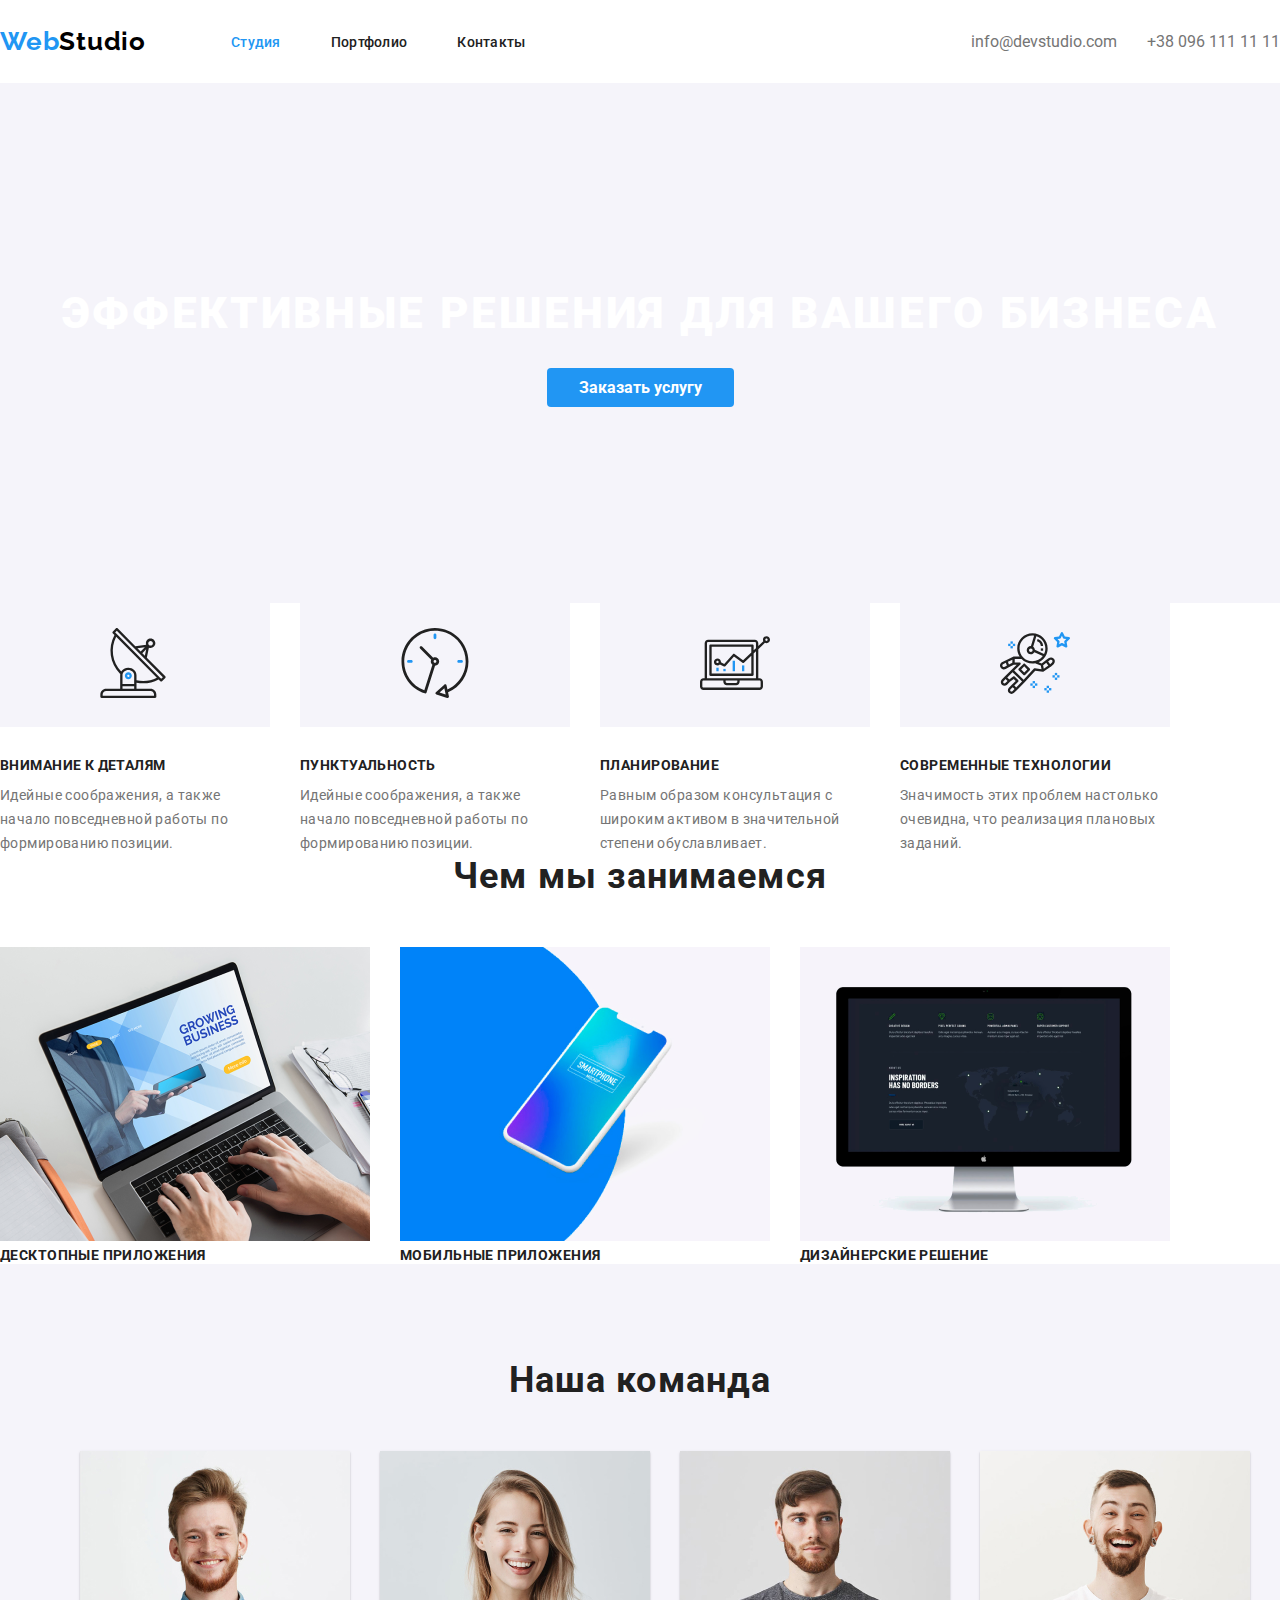
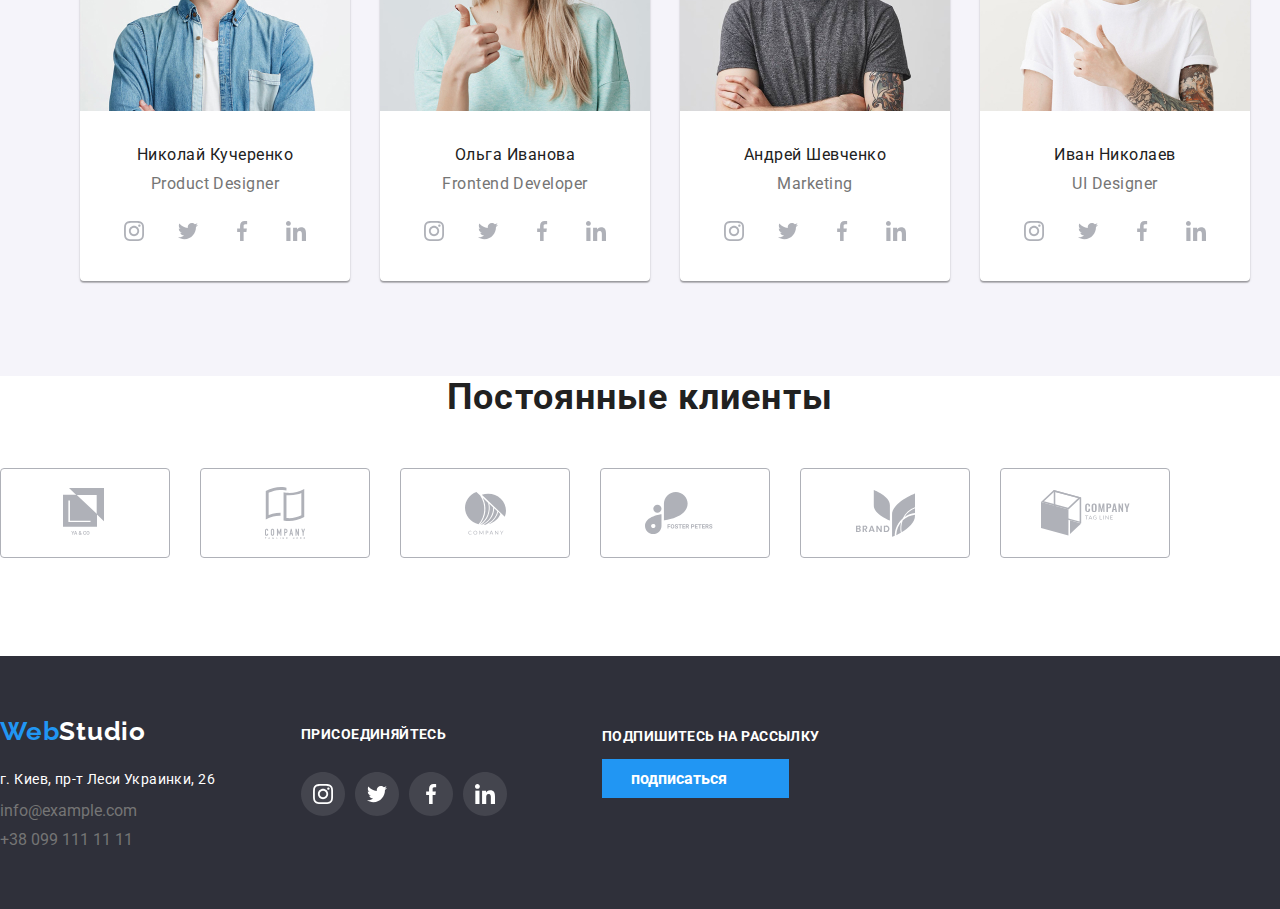
==== commit a562eb40: "Add files via upload" ====
--- a/index.html
+++ b/index.html
@@ -10,7 +10,7 @@
 <body>
     <!--шапка-->
     <header class="link">
-        <nav class="main-nav container">
+        <nav class="main-nav header-container">
             <a href=""><span class="web-logo"><span style="color:#2196F3;">Web</span><span style="color:#000000;">Studio</span></span></a>
                 <ul class="list-line list">
                     <li class="item"><a href=""><span class="header-text current">Студия</span></a></li>
@@ -32,7 +32,7 @@
         </div>
     </section>
         <!--иконки-->
-        <section class="container" style="padding-top: 95px; padding-bottom: 95px;">
+        <section class="icon-container">
                 <ul class="icon-style">
                     <li class="item">
                         <div class="icon">
@@ -65,7 +65,7 @@
                 </ul>
         </section>
         <!--Занятия-->
-        <section class="container" style="padding-bottom: 95px;">
+        <section class="project-container">
                 <h2 class="section-title">Чем мы занимаемся</h2>
                 <ul class="list-project">
                     <li class="item"><img src="./picture/png/nout.png" alt=""><span class="subtitle-text">ДЕСКТОПНЫЕ ПРИЛОЖЕНИЯ</span></li>
@@ -75,7 +75,7 @@
         </section>
         <!--Команда-->
         <section class="comand">
-                <div class="container">
+                <div class="comand-container">
                     <div class="section-comand">
                         <h2 class="section-title">Наша команда</h2>
                         <ul class="comand-list">
@@ -124,7 +124,7 @@
                 </div>
         </section>
         <!--клиенты-->
-        <section class="container" style="padding-top: 95px; padding-bottom: 95px;">
+        <section class="costomer-container">
                 <h2 class="section-title">Постоянные клиенты</h2>
                 <ul class="list-сustomer">
                     <li class="item"><img src="./picture/customer/Client1.svg" alt=""></li>
@@ -137,7 +137,7 @@
         </section>
 </main>
     <footer class="link">
-        <div class="container footer">
+        <div class="footer-container footer">
             <div class="footer-section">
                 <a href=""><span class="web-logo"><span style="color:#2196F3;">Web</span><span style="color:#FFFFFF;">Studio</span></span></a>
                     <address>
@@ -149,7 +149,7 @@
                     </address>
             </div>
             <div class="footer-soc">
-                <h3 class="subtitle-text" style="color: #FFFFFF;">ПРИСОЙДЕНЯЙТЕСЬ</h3>
+                <h3 class="subtitle-text" style="color: #FFFFFF;">ПРИСОЕДИНЯЙТЕСЬ</h3>
                     <ul class="list-soc">
                         <li class="item"><img src="./picture/soc/footer-Ellipse1.svg" alt="instagram"></li>
                         <li class="item"><img src="./picture/soc/footer-Ellipse2.svg" alt="twitter"></li>
@@ -158,7 +158,7 @@
                     </ul>
             </div>
             <div class="footer-link">
-                <h3 class="subtitle-text">ПРИСОЙДЕНИТЕСЬ НА РАССЫЛКУ</h3>
+                <h3 class="subtitle-text">ПОДПИШИТЕСЬ НА РАССЫЛКУ</h3>
                 <a href="" class="button">подписаться</a>
             </div>
         </div>
--- a/css/style.css
+++ b/css/style.css
@@ -5,18 +5,13 @@
     --text-subtitle-color:#212121;
     --background-butten-color: #2196F3;
     --background-footer: #2F303A;
-    --main-text:#757575;
+    --icon-text:#757575;
 }
 body {
     font-family: Roboto;
     margin: 0px;
     overflow: none;
 }
-h1, h2, h3
-{
-    margin-top: 0px;
-    margin-bottom: 0px;
-}
 footer {
     background-color: var(--background-footer);
 }
@@ -25,26 +20,27 @@
     margin-bottom: 0px;
     list-style: none;
 }
-
-.efect-title {
-    font-weight: 900;
-    font-size: 44px;
-    line-height: 60px;
-
-    text-align: center;
-    letter-spacing: 0.06em;
-    text-transform: uppercase;
-    background-color: black;
-    color: #ffffff;
-}
-/*ЛОГОТИП*/
-.web-logo{
-    font-family: Raleway;
-    font-weight: 700;
-    font-size: 26px;
-    line-height: 31px;
-    letter-spacing: 0.03em;
-    margin-right: 85px;
+h1, h2, h3 {
+    margin: 0px;
+}
+.link a {
+    text-decoration: none;
+}
+.container-portfolio {
+    width: 1170px;
+    padding-left: 15px;
+    padding-right: 15px;
+    margin-left: auto;
+    margin-right: auto;
+    padding-bottom: 95px;
+    padding-top: 50px;
+}
+.container {
+    width: 1170px;
+    padding-left: 15px;
+    padding-right: 15px;
+    margin-left: auto;
+    margin-right: auto;
 }
 .section-title{
     font-weight: 700;
@@ -54,7 +50,16 @@
     letter-spacing: 0.03em;
     color: #212121;
 }
-/*telephone, imail*/
+.subtitle-text {
+    font-weight: 700;
+    font-size: 14px;
+    line-height: 16px;
+    letter-spacing: 0.03em;
+    margin-bottom: 10px;
+
+    color: var(--text-subtitle-color);
+}
+/* Contact */
 .contact{
     font-style: normal;
     color: var(--text-contact-color);
@@ -63,16 +68,54 @@
 .contact:focus{
     color: var(--text-header-hover-color);
 }
+/* logo */
+.web-logo{
+    font-family: Raleway;
+    font-weight: 700;
+    font-size: 26px;
+    line-height: 31px;
+    letter-spacing: 0.03em;
+    margin-right: 85px;
+}
+
+/* Шапка */
+.main-nav {
+    display: flex;
+    align-items: center;
+}
+.main-nav .list-line {
+    padding-left: 0px;
+}
+.auth-nav {
+    display: flex;
+    margin-left: auto;
+}
+.auth-nav .item {
+    margin-right: 30px;
+}
+.main-nav .list-line {
+    padding-left: 0px;
+}
+.auth-nav .item:last-child {
+    margin-right: 0px;
+}
+.list-line {
+    display: flex;
+}
+.list-line .item {
+    margin-right: 50px;
+    margin-bottom: 32px;
+    margin-top: 32px;
+}
+.list-line .item:last-child {
+    margin-right: 0px;
+}
 .header-text:hover,
 .header-text:focus {
     color: var(--text-header-hover-color);
 }
 .header-text.current {
     color: #2196F3;
-}
-
-.link a {
-    text-decoration: none;
 }
 .header-text {
     font-family: Roboto;
@@ -83,7 +126,27 @@
 
     color: var(--text-subtitle-color);
 }
-
+/* hero */
+.hero {
+    background: #F5F4FA;
+
+    padding-top: 200px;
+    padding-bottom: 200px;
+}
+.efect-title {
+    font-weight: 900;
+    font-size: 44px;
+    line-height: 60px;
+
+    text-align: center;
+    letter-spacing: 0.06em;
+    text-transform: uppercase;
+    color: #ffffff;
+}
+.button-centered {
+    text-align: center;
+    margin-top: 30px;
+}
 .button-hero {
     font-weight: 700;
     font-size: 16px;
@@ -93,6 +156,179 @@
     border-radius: 4px;
     background-color: var(--background-butten-color);
     color: #ffffff;
+}
+/* Иконки */
+.icon {
+    background-color: #F5F4FA;
+    padding: 25px 100px;
+}
+.icon-style {
+    display: flex;
+    flex-wrap: wrap;
+    padding: 0px;
+}
+.icon-style .item {
+    width: 270px;
+    margin-right: 30px;
+}
+.icon-style .item:last-child {
+    margin-right: 0px;
+}
+.icon-style .subtitle-text {
+    margin-top: 30px;
+}
+.icon-text{
+    margin-top: 0px;
+    margin-bottom: 0px;
+    font-weight: 400;
+    font-size: 14px;
+    line-height: 24px;
+    letter-spacing: 0.03em;
+
+    color: var(--icon-text);
+}
+/* Занятия */
+.list-project {
+    display: flex;
+    flex-wrap: wrap;
+    padding: 0px;
+    margin-top: 50px;
+}
+.list-project .item {
+    margin-right: 30px;
+    width: 370px;
+}
+.list-project .item:last-child {
+    margin-right: 0px;
+}
+/* Команда */
+.comand {
+    background: #F5F4FA;
+
+    padding-top: 95px;
+    padding-bottom: 95px;
+}
+.comand-list {
+    width: 1200px;
+    display: flex;
+    flex-wrap: wrap;
+    padding: 0px;
+    margin-top: 50px;
+    margin-left: auto;
+    margin-bottom: auto;
+}
+.comand-list .item-border {
+    width: 270px;
+    margin-right: 30px;
+    background: #FFFFFF;
+/* material shadow v1 */
+
+box-shadow: 0px 2px 1px rgba(0, 0, 0, 0.2), 0px 1px 1px rgba(0, 0, 0, 0.14), 0px 1px 3px rgba(0, 0, 0, 0.12);
+border-radius: 0px 0px 4px 4px;
+}
+.comand-list .item-border:last-child {
+    margin-right: 0px;
+}
+.contact-subtitle {
+    font-weight: 400;
+    font-size: 16px;
+    line-height: 19px;
+    text-align: center;
+    margin-top: 30px;
+    margin-bottom: 10px;
+
+    letter-spacing: 0.03em;
+    color: #212121;
+}
+.contact-text {
+    font-weight: normal;
+    font-size: 16px;
+    line-height: 19px;
+    text-align: center;
+    margin: 0px;
+    margin-bottom: 16px;
+
+    letter-spacing: 0.03em;
+    color: #757575;
+}
+.list-soc {
+    display: flex;
+    padding-left: 0px;
+}
+.list-soc .item {
+    margin-right: 10px;
+    margin-bottom: 24px;
+}
+.list-soc .item:last-child {
+    margin-right: 32px;
+}
+.list-soc .item:first-child {
+    margin-left: 32px;
+}
+/* Клиенты */
+.list-сustomer {
+    padding-left: 0px;
+    padding-right: 0px;
+    display: flex;
+    flex-wrap: wrap;
+}
+.list-сustomer .item {
+    margin-right: 30px;
+    margin-bottom: 94px;
+    margin-top: 50px;
+}
+.list-сustomer .item:last-child {
+    margin-right: 0px;
+}
+/* Подвал */
+.footer {
+    display: flex;
+}
+.footer-section {
+    margin-top: 60px;
+    margin-bottom: 60px;
+    margin-left: 0px;
+    margin-right: 70px;
+}
+.footer-adress {
+    padding-left: 0px;
+    margin-top: 20px;
+}
+.footer-adress .item {
+    margin-bottom: 10px;
+}
+.footer-adress .item:last-child {
+    margin-bottom: 0px;
+}
+.footer-adress .item:first-child {
+    font-weight: 400;
+    font-size: 14px;
+    line-height: 24px;
+    letter-spacing: 0.03em;
+    color: #FFFFFF;
+    font-style: normal;
+}
+.footer-soc {
+    margin-top: 70px;
+}
+.footer-soc .list-soc .item {
+    margin-right: 10px;
+    margin-top: 20px;
+    margin-left: 0px;
+    margin-bottom: 0px;
+}
+.footer-soc .list-soc .item:last-child {
+    margin-right: 0px;
+}
+.footer-link {
+    margin-top: 72px;
+    margin-left: 95px;
+    margin-bottom: 95px;
+}
+.footer-link .subtitle-text {
+    margin-top: 0px;
+    margin-bottom: 20px;
+    color: #FFFFFF;
 }
 .button {
     font-weight: 700;
@@ -105,293 +341,68 @@
     background-color: var(--background-butten-color);
     color: #ffffff;
 }
-.button-centered {
-    text-align: center;
-    margin-top: 30px;
-}
-.subtitle-text {
-    font-weight: 700;
-    font-size: 14px;
-    line-height: 16px;
-    letter-spacing: 0.03em;
-
-    color: var(--text-subtitle-color);
-}
-.main-text{
-    margin-top: 0px;
-    margin-bottom: 0px;
-    font-weight: 400;
-    font-size: 14px;
-    line-height: 24px;
-    letter-spacing: 0.03em;
-
-    color: var(--main-text);
-}
-.contact-subtitle {
-    font-weight: 400;
-    font-size: 16px;
-    line-height: 19px;
-    text-align: center;
-    margin-top: 30px;
-    margin-bottom: 10px;
-
-    letter-spacing: 0.03em;
-    color: #212121;
-}
-.contact-text {
-    font-weight: normal;
-    font-size: 16px;
-    line-height: 19px;
-    text-align: center;
-    margin: 0px;
-    margin-bottom: 16px;
-
-    letter-spacing: 0.03em;
-    color: #757575;
-}
-.portfolio-subtitle {
-    font-weight: 700;
-    font-size: 18px;
-    line-height: 36px;
-    letter-spacing: 0.06em;
-
-    color: #212121;
-}
-.portfolio-text {
-    font-weight: 400;
-    font-size: 16px;
-    line-height: 30px;
-    letter-spacing: 0.03em;
-
-    color: #757575;
-}
-/*Расстановка*/
-.section {
-    width: 1200px;
-    padding-left: 15px;
-    padding-right: 15px;
+/* Портфолио */
+/* Кнопки */
+.button-margin {
+    width: 620px;
+    padding-top: 95px;
     margin-left: auto;
     margin-right: auto;
 }
-.list-line {
-    display: flex;
-}
-/*section, header{
-    background-color: red;
-}*/
-
-.list-сustomer {
-    padding-left: 0px;
-    padding-right: 0px;
-    display: flex;
-    flex-wrap: wrap;
-}
-.list-сustomer .item {
-    margin-right: 30px;
-    margin-bottom: 94px;
-    margin-top: 50px;
-}
-.list-сustomer .item:last-child {
-    margin-right: 0px;
-}
-/*Списки в header и footer*/
-.list-line .item {
-    margin-right: 50px;
-    margin-bottom: 32px;
-    margin-top: 32px;
-}
-.list-line .item:last-child {
-    margin-right: 0px;
-}
-
-.main-nav {
-    display: flex;
-    align-items: center;
-}
-.main-nav .list-line {
-    padding-left: 0px;
-}
-.list {
-    padding: 0;
-    margin: 0;
-    list-style: none;
-}
-.auth-nav {
-    display: flex;
-    margin-left: auto;
-}
-.auth-nav .item {
-    margin-right: 30px;
-}
-.auth-nav .item:last-child {
-    margin-right: 0px;
-}
-.icon {
-    background-color: #F5F4FA;
-    padding: 25px 100px;
-}
-.icon-style {
-    display: flex;
-    flex-wrap: wrap;
-    padding: 0px;
-}
-.icon-style .item {
-    width: 270px;
-    margin-right: 30px;
-}
-.icon-style .item:last-child {
-    margin-right: 0px;
-}
-.list-soc {
-    display: flex;
-    padding-left: 0px;
-}
-.list-soc .item {
+.button-list {
+    display: flex;
+    padding-left: 0px;
+}
+.button-list .item {
     margin-right: 10px;
-    margin-bottom: 24px;
-}
-.list-soc .item:last-child {
-    margin-right: 32px;
-}
-.list-soc .item:first-child {
-    margin-left: 32px;
-}
-
-.portfolio-list {
-    display: flex;
-    flex-wrap: wrap;
-    margin-bottom: 94px;
-}
-.portfolio-list .item {
-    width: 370px;
-    margin-right: 30px;
-    margin-bottom: 30px;
-    border: 1px solid #EEEEEE;
-}
-.portfolio-list .item:nth-child(3n){
-    margin-right: 0px;
-}
-.portfolio-list .item:nth-last-child(-n + 3){
-    margin-bottom: 0px;
-}
-.button-list {
-    display: flex;
-    padding-left: 0px;
-}
-.button-list .item {
-    margin-right: 8px;
-    margin-bottom: 50px;
-    margin-top: 93px;
 }
 .button-list .item:last-child {
     margin-right: 0px;
 }
-
 .button-portfolio {
+    font-family: Roboto;
+    font-weight: 500;
+    font-size: 16px;
+    line-height: 26px;
+    /* identical to box height, or 162% */
+
+    text-align: center;
+    letter-spacing: 0.03em;
+
     background: #F5F4FA;
     border-radius: 4px;
     padding: 6px 22px;
     border: 0px;
 }
-.button-margin {
-    width: 611px;
-    margin-left: auto;
-    margin-right: auto;
-}
-.comand-style {
+/* Главный контент */
+.portfolio-list {
+    padding: 0px;
     display: flex;
     flex-wrap: wrap;
-    padding: 0px;
-    margin-top: 50px;
-}
-.comand-style .item-border {
-    width: 270px;
-    margin-right: 10px;
-    background: #FFFFFF;
-/* material shadow v1 */
-
-box-shadow: 0px 2px 1px rgba(0, 0, 0, 0.2), 0px 1px 1px rgba(0, 0, 0, 0.14), 0px 1px 3px rgba(0, 0, 0, 0.12);
-border-radius: 0px 0px 4px 4px;
-}
-.comand-style .item-border:last-child {
-    margin-right: 0px;
-}
-
-.section-comand {
-    padding-top: 94px;
-    padding-bottom: 94px;
-}
-.section > .section-comand {
-    margin-top: 94px;
-    margin-bottom: 94px;
-}
-.section > .icon-style {
-    margin-top: 94px;
-    margin-bottom: 94px;
-}
-.list-project {
-    display: flex;
-    flex-wrap: wrap;
-    padding: 0px;
-}
-.list-project .item {
-    margin-right: 30px;
+}
+.portfolio-list .item {
     width: 370px;
-}
-.list-project .item:last-child {
-    margin-right: 0px;
-}
-footer .section {
-    display: flex;
-}
-.section .footer-section {
-    margin-top: 60px;
-    margin-bottom: 60px;
-    margin-left: 0px;
-    margin-right: 69px;
-}
-.footer-adress {
-    padding-left: 0px;
+    margin-right: 25px;
+    margin-bottom: 30px;
+    border: 1px solid #EEEEEE;
+}
+.portfolio-list .item:nth-child(3n){
+    margin-right: 0px;
+}
+.portfolio-list .item:nth-last-child(-n + 3){
+    margin-bottom: 0px;
+}
+.portfolio-subtitle, .portfolio-text {
+    margin-left: 24px;
+    margin-right: 24px;
+}
+.portfolio-subtitle {
+    font-weight: 700;
+    font-size: 18px;
+    line-height: 36px;
+    letter-spacing: 0.06em;
+
+    color: #212121;
     margin-top: 20px;
-}
-.footer-adress .item {
-    margin-bottom: 9px;
-}
-.footer-adress .item:last-child {
-    margin-bottom: 0px;
-}
-.footer-adress .item:first-child {
-    font-weight: 400;
-    font-size: 14px;
-    line-height: 24px;
-    letter-spacing: 0.03em;
-    color: #FFFFFF;
-    font-style: normal;
-}
-.footer-soc {
-    margin-top: 72px;
-    margin-bottom: 100px;
-}
-.footer-soc .list-soc .item {
-    margin-right: 10px;
-    margin-top: 20px;
-    margin-left: 0px;
-    margin-bottom: 0px;
-}
-.footer-soc .list-soc .item:last-child {
-    margin-right: 0px;
-}
-.footer-link {
-    margin-top: 72px;
-    margin-left: 94px;
-    margin-bottom: 94px;
-}
-.footer-link .subtitle-text {
-    margin-bottom: 20px;
-    color: #FFFFFF;
-}
-.hero {
-    padding-top: 200px;
-    padding-bottom: 200px;
-}
-
+    margin-bottom: 5px;
+}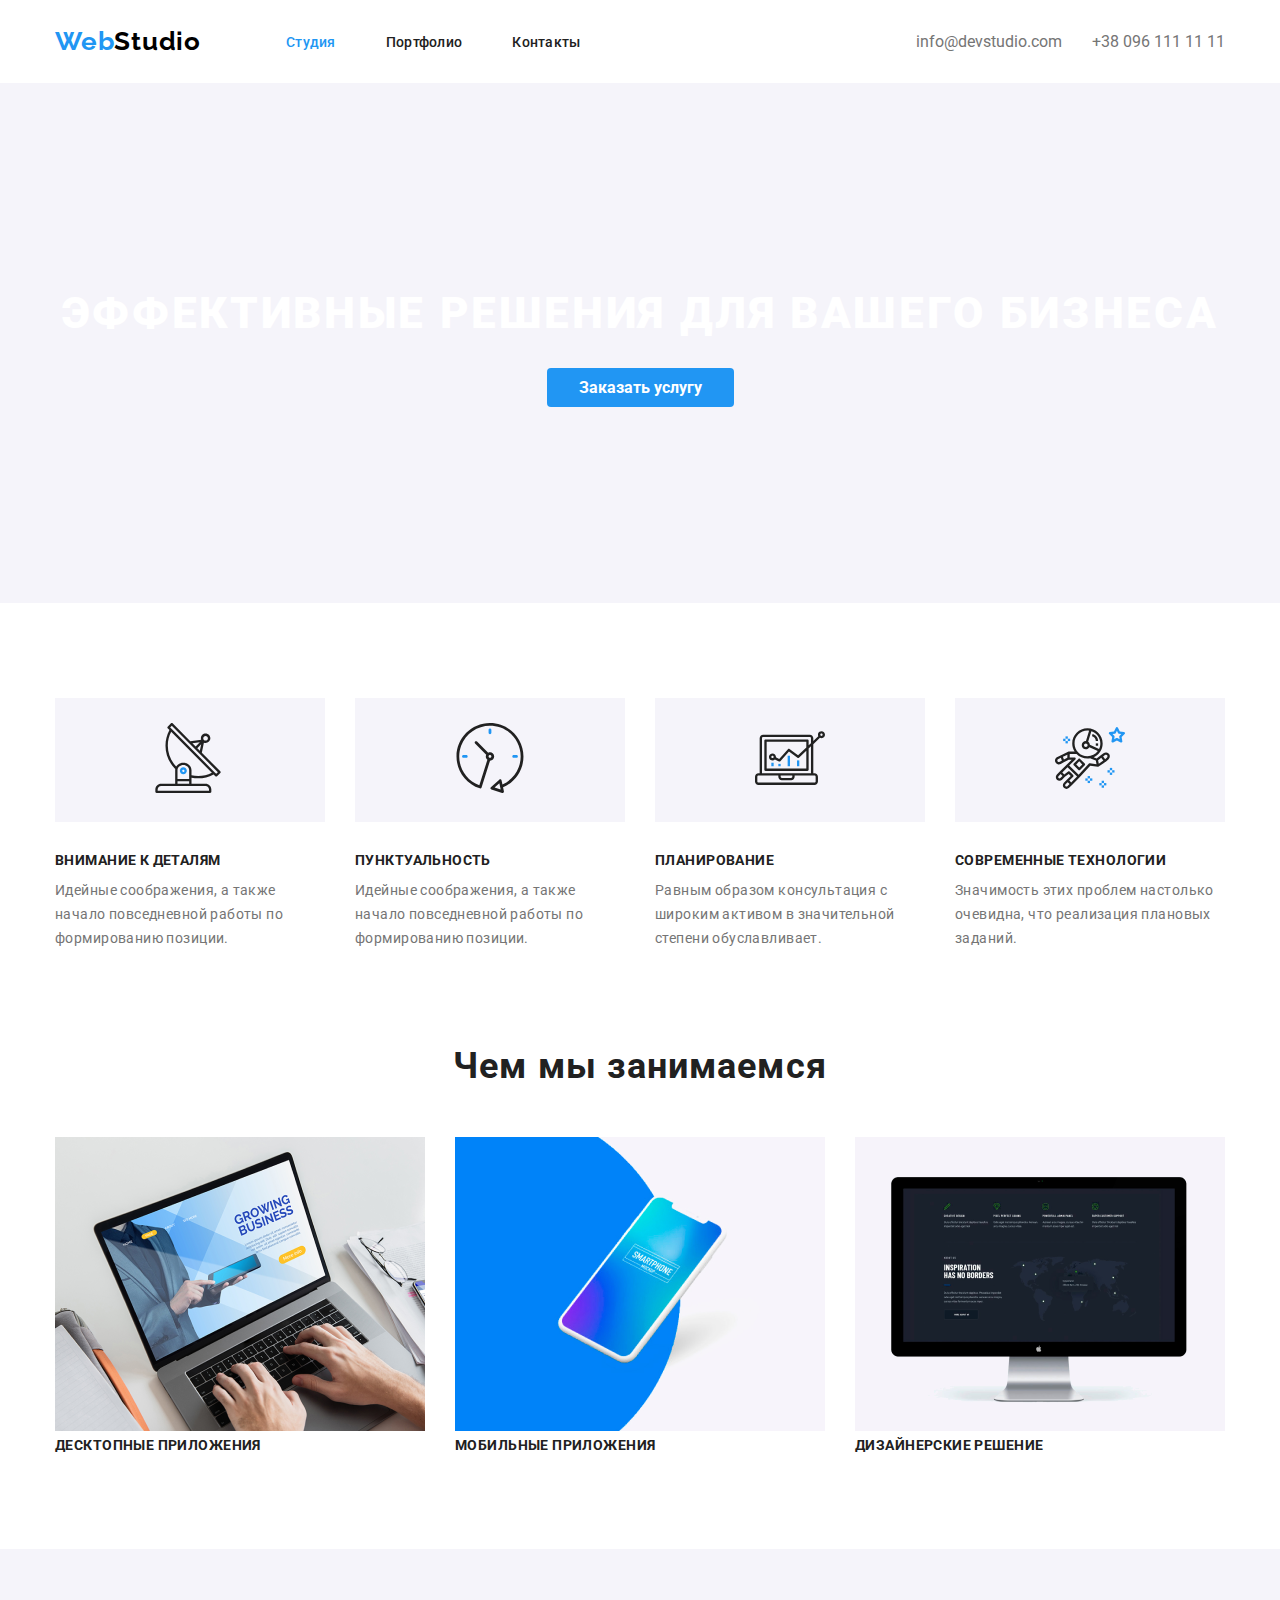
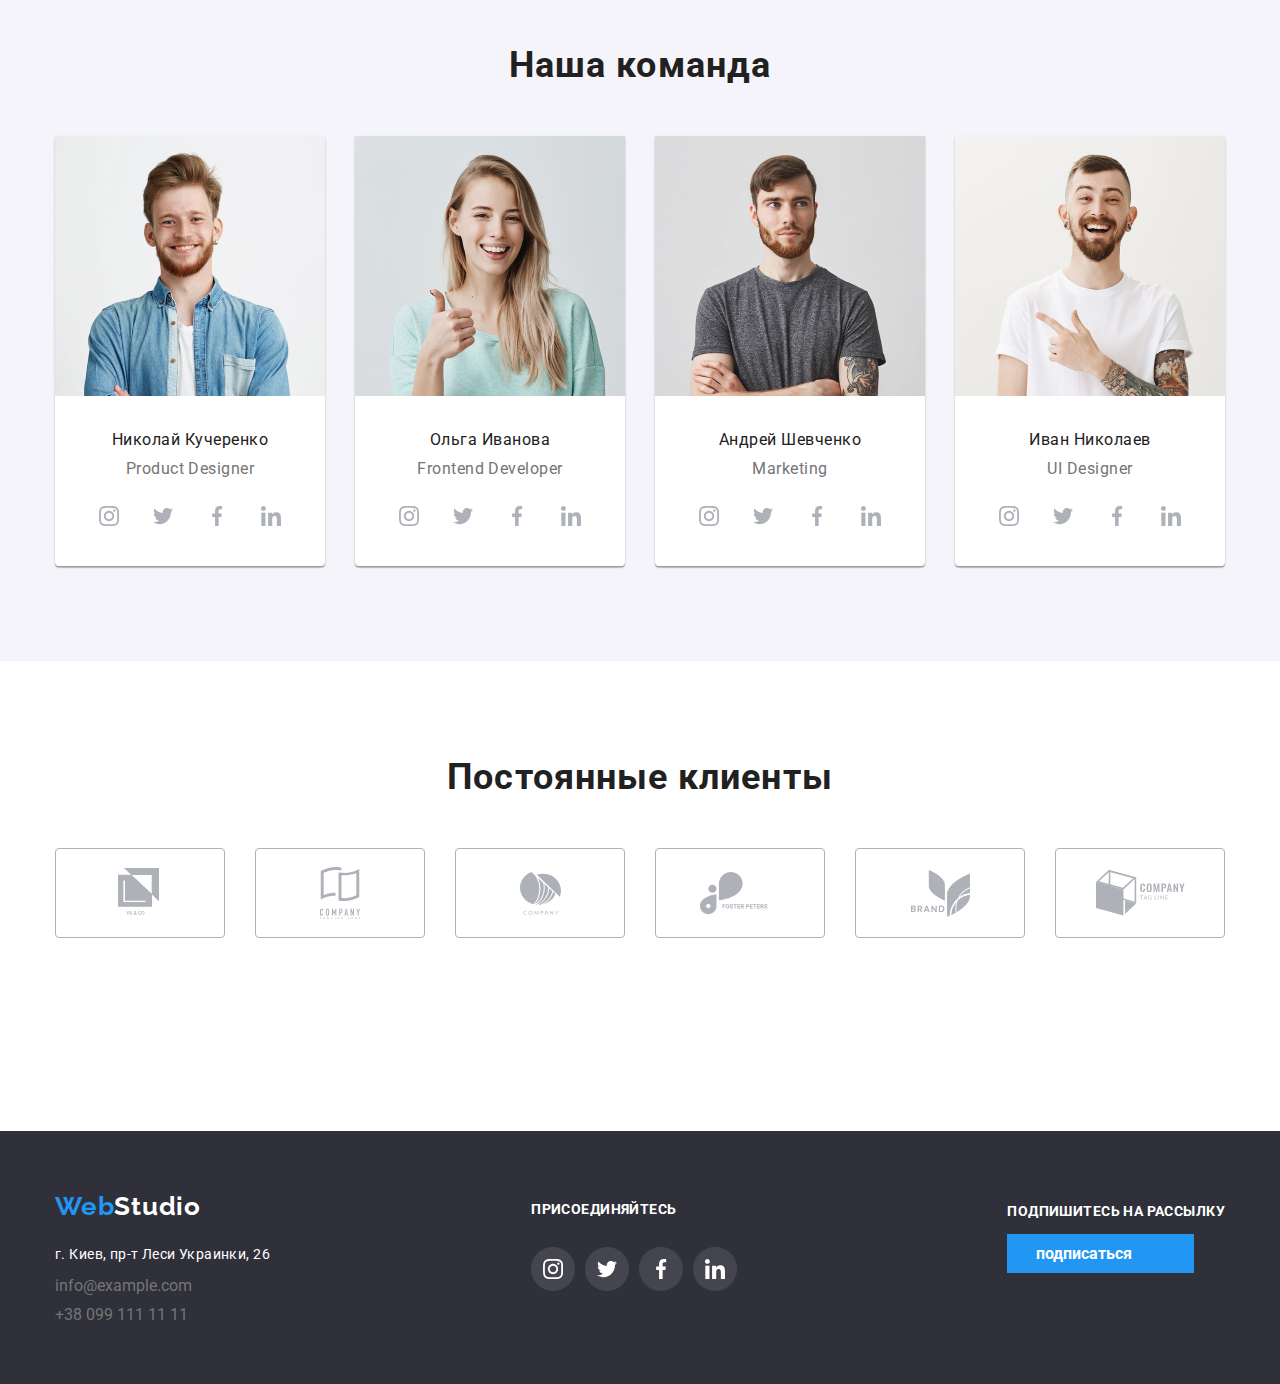
==== commit 462aa290: "Add files via upload" ====
--- a/index.html
+++ b/index.html
@@ -25,14 +25,17 @@
     </header>
 <main class="link">
     <!--hero-->
-    <section class="hero">
-        <h1 class="efect-title">ЭФФЕКТИВНЫЕ РЕШЕНИЯ ДЛЯ ВАШЕГО БИЗНЕСА</h1>
-        <div class="button-centered">
-            <a href="" class="button-hero">Заказать услугу</a>
+    <section>
+        <div class="hero">
+            <h1 class="efect-title">ЭФФЕКТИВНЫЕ РЕШЕНИЯ ДЛЯ ВАШЕГО БИЗНЕСА</h1>
+            <div class="button-centered">
+                <a href="" class="button-hero">Заказать услугу</a>
+            </div>
         </div>
     </section>
         <!--иконки-->
-        <section class="icon-container">
+        <section>
+            <div class="icon-container">
                 <ul class="icon-style">
                     <li class="item">
                         <div class="icon">
@@ -63,15 +66,18 @@
                         <p class="icon-text">Значимость этих проблем настолько очевидна, что реализация плановых заданий.</p>
                     </li>
                 </ul>
+            </div>
         </section>
         <!--Занятия-->
-        <section class="project-container">
+        <section>
+            <div class="project-container">
                 <h2 class="section-title">Чем мы занимаемся</h2>
                 <ul class="list-project">
                     <li class="item"><img src="./picture/png/nout.png" alt=""><span class="subtitle-text">ДЕСКТОПНЫЕ ПРИЛОЖЕНИЯ</span></li>
                     <li class="item"><img src="./picture/png/telephon.png" alt=""><span class="subtitle-text">МОБИЛЬНЫЕ ПРИЛОЖЕНИЯ</span></li>
                     <li class="item"><img src="./picture/png/television.png" alt=""><span class="subtitle-text">ДИЗАЙНЕРСКИЕ РЕШЕНИЕ</span></li>
                 </ul>
+            </div>
         </section>
         <!--Команда-->
         <section class="comand">
@@ -124,16 +130,18 @@
                 </div>
         </section>
         <!--клиенты-->
-        <section class="costomer-container">
-                <h2 class="section-title">Постоянные клиенты</h2>
-                <ul class="list-сustomer">
-                    <li class="item"><img src="./picture/customer/Client1.svg" alt=""></li>
-                    <li class="item"><img src="./picture/customer/Client2.svg" alt=""></li>
-                    <li class="item"><img src="./picture/customer/Client3.svg" alt=""></li>
-                    <li class="item"><img src="./picture/customer/Client4.svg" alt=""></li>
-                    <li class="item"><img src="./picture/customer/Client5.svg" alt=""></li>
-                    <li class="item"><img src="./picture/customer/Client6.svg" alt=""></li>
-                </ul>
+        <section>
+                <div class="costomer-container">
+                    <h2 class="section-title">Постоянные клиенты</h2>
+                    <ul class="list-сustomer">
+                        <li class="item"><img src="./picture/customer/Client1.svg" alt=""></li>
+                        <li class="item"><img src="./picture/customer/Client2.svg" alt=""></li>
+                        <li class="item"><img src="./picture/customer/Client3.svg" alt=""></li>
+                        <li class="item"><img src="./picture/customer/Client4.svg" alt=""></li>
+                        <li class="item"><img src="./picture/customer/Client5.svg" alt=""></li>
+                        <li class="item"><img src="./picture/customer/Client6.svg" alt=""></li>
+                    </ul>
+                </div>
         </section>
 </main>
     <footer class="link">
--- a/css/style.css
+++ b/css/style.css
@@ -35,13 +35,6 @@
     padding-bottom: 95px;
     padding-top: 50px;
 }
-.container {
-    width: 1170px;
-    padding-left: 15px;
-    padding-right: 15px;
-    margin-left: auto;
-    margin-right: auto;
-}
 .section-title{
     font-weight: 700;
     font-size: 36px;
@@ -79,6 +72,13 @@
 }
 
 /* Шапка */
+.header-container {
+    width: 1170px;
+    padding-left: 15px;
+    padding-right: 15px;
+    margin-left: auto;
+    margin-right: auto;
+}
 .main-nav {
     display: flex;
     align-items: center;
@@ -158,6 +158,16 @@
     color: #ffffff;
 }
 /* Иконки */
+.icon-container {
+    width: 1170px;
+    padding-left: 15px;
+    padding-right: 15px;
+    margin-left: auto;
+    margin-right: auto;
+
+    padding-top: 95px;
+    padding-bottom: 95px;
+}
 .icon {
     background-color: #F5F4FA;
     padding: 25px 100px;
@@ -188,6 +198,15 @@
     color: var(--icon-text);
 }
 /* Занятия */
+.project-container {
+    width: 1170px;
+    padding-left: 15px;
+    padding-right: 15px;
+    margin-left: auto;
+    margin-right: auto;
+
+    padding-bottom: 95px;
+}
 .list-project {
     display: flex;
     flex-wrap: wrap;
@@ -207,6 +226,13 @@
 
     padding-top: 95px;
     padding-bottom: 95px;
+}
+.comand-container {
+    width: 1170px;
+    padding-left: 15px;
+    padding-right: 15px;
+    margin-left: auto;
+    margin-right: auto;
 }
 .comand-list {
     width: 1200px;
@@ -266,6 +292,16 @@
     margin-left: 32px;
 }
 /* Клиенты */
+.costomer-container{
+    width: 1170px;
+    padding-left: 15px;
+    padding-right: 15px;
+    margin-left: auto;
+    margin-right: auto;
+
+    padding-top: 95px;
+    padding-bottom: 95px;
+}
 .list-сustomer {
     padding-left: 0px;
     padding-right: 0px;
@@ -281,8 +317,16 @@
     margin-right: 0px;
 }
 /* Подвал */
+.footer-container {
+    width: 1170px;
+    padding-left: 15px;
+    padding-right: 15px;
+    margin-left: auto;
+    margin-right: auto;
+}
 .footer {
     display: flex;
+    justify-content: space-between;
 }
 .footer-section {
     margin-top: 60px;
@@ -374,6 +418,14 @@
     padding: 6px 22px;
     border: 0px;
 }
+.button-portfolio:hover {
+    color: #FFFFFF;
+    background: #2196F3;
+    /* shadow-middle */
+
+    box-shadow: 0px 3px 1px rgba(0, 0, 0, 0.1), 0px 1px 2px rgba(0, 0, 0, 0.08), 0px 2px 2px rgba(0, 0, 0, 0.12);
+    border-radius: 4px;
+}
 /* Главный контент */
 .portfolio-list {
     padding: 0px;
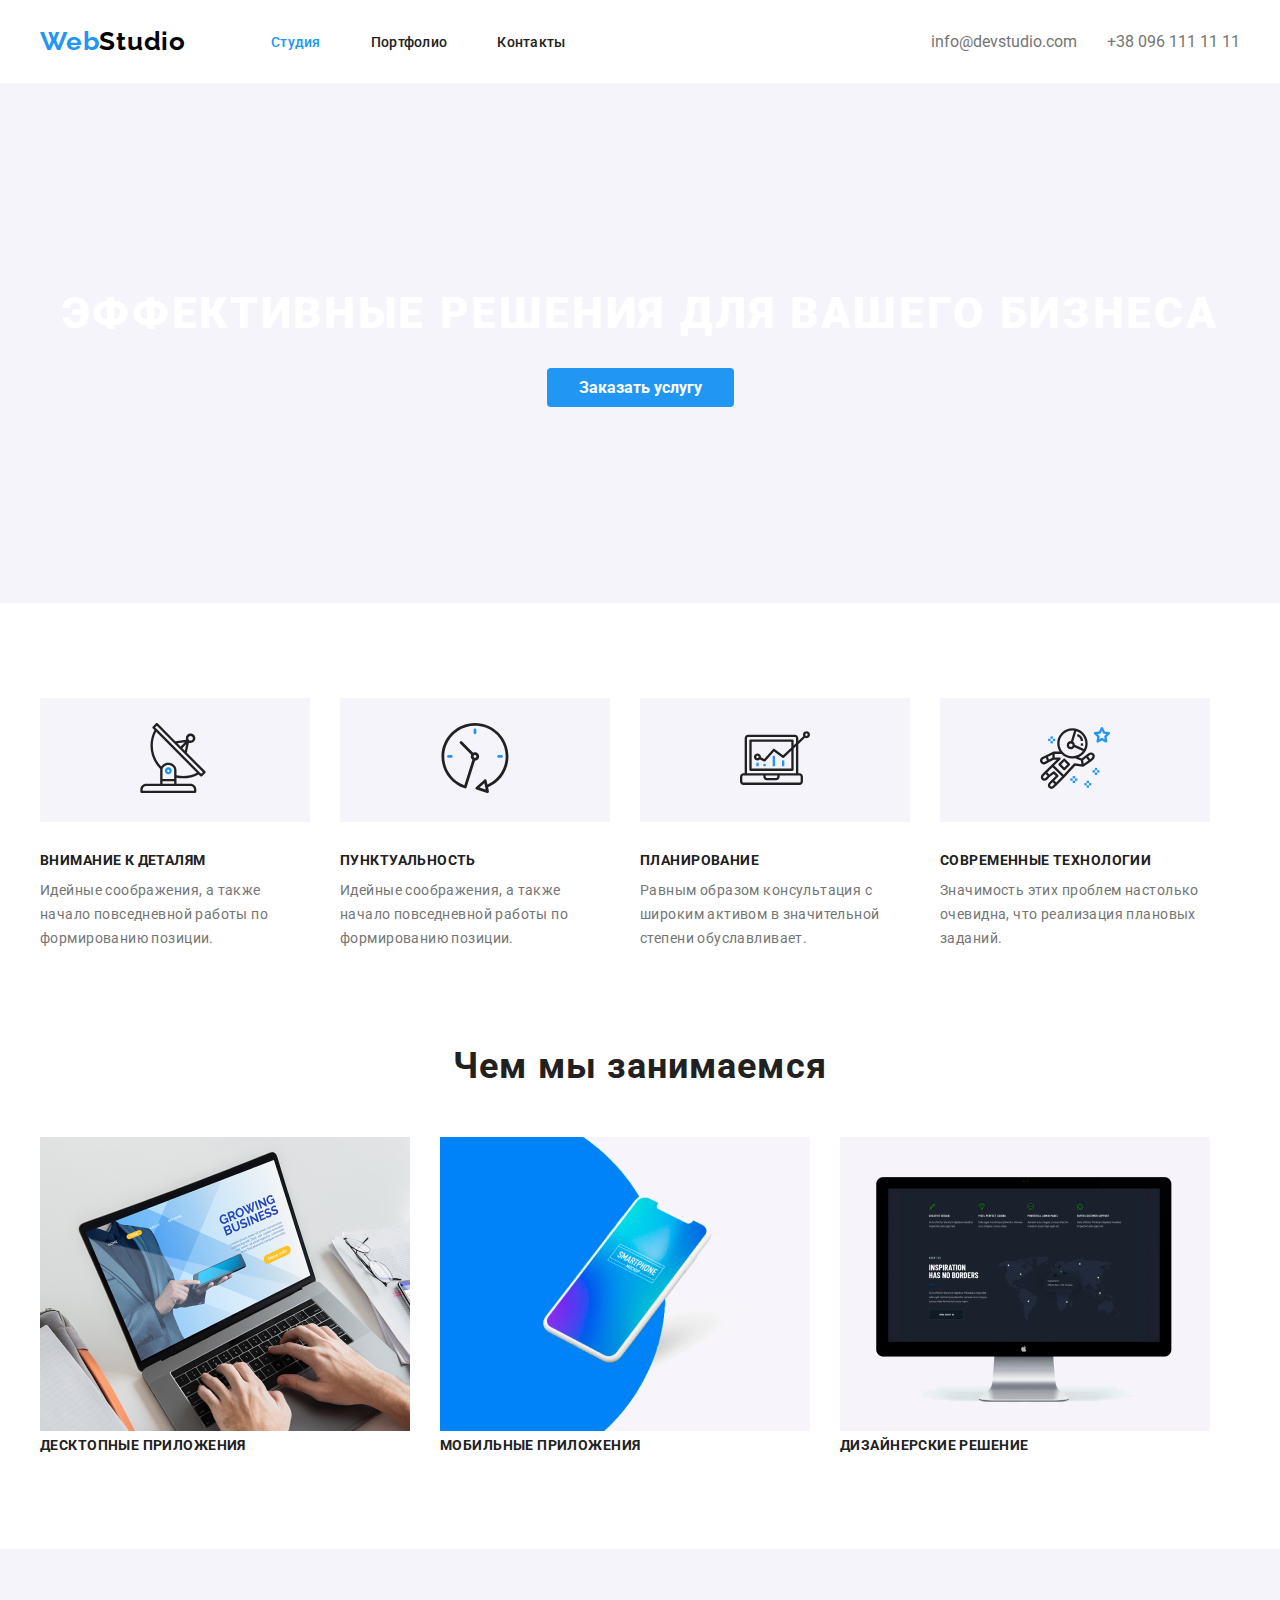
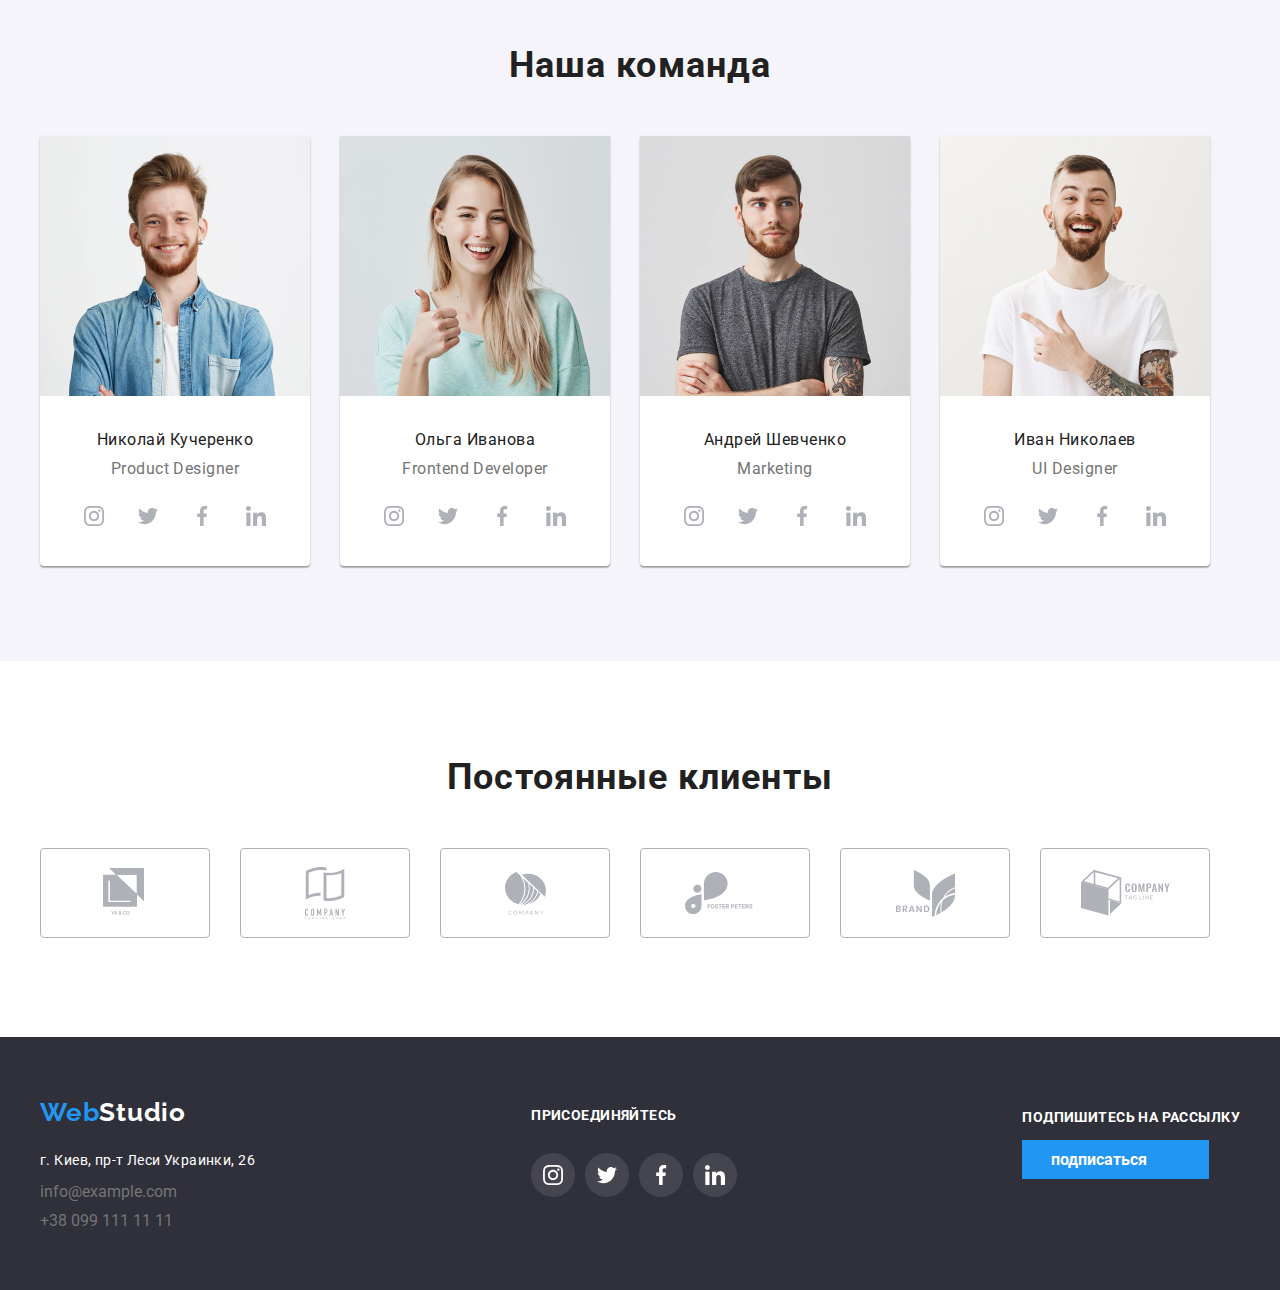
==== commit a5cec54d: "Add files via upload" ====
--- a/index.html
+++ b/index.html
@@ -25,8 +25,8 @@
     </header>
 <main class="link">
     <!--hero-->
-    <section>
-        <div class="hero">
+    <section class="hero">
+        <div>
             <h1 class="efect-title">ЭФФЕКТИВНЫЕ РЕШЕНИЯ ДЛЯ ВАШЕГО БИЗНЕСА</h1>
             <div class="button-centered">
                 <a href="" class="button-hero">Заказать услугу</a>
@@ -34,7 +34,7 @@
         </div>
     </section>
         <!--иконки-->
-        <section>
+        <section class="icon-section">
             <div class="icon-container">
                 <ul class="icon-style">
                     <li class="item">
@@ -69,7 +69,7 @@
             </div>
         </section>
         <!--Занятия-->
-        <section>
+        <section class="project">
             <div class="project-container">
                 <h2 class="section-title">Чем мы занимаемся</h2>
                 <ul class="list-project">
@@ -130,7 +130,7 @@
                 </div>
         </section>
         <!--клиенты-->
-        <section>
+        <section class="costomer">
                 <div class="costomer-container">
                     <h2 class="section-title">Постоянные клиенты</h2>
                     <ul class="list-сustomer">
--- a/css/style.css
+++ b/css/style.css
@@ -26,15 +26,6 @@
 .link a {
     text-decoration: none;
 }
-.container-portfolio {
-    width: 1170px;
-    padding-left: 15px;
-    padding-right: 15px;
-    margin-left: auto;
-    margin-right: auto;
-    padding-bottom: 95px;
-    padding-top: 50px;
-}
 .section-title{
     font-weight: 700;
     font-size: 36px;
@@ -73,7 +64,7 @@
 
 /* Шапка */
 .header-container {
-    width: 1170px;
+    width: 1200px;
     padding-left: 15px;
     padding-right: 15px;
     margin-left: auto;
@@ -158,15 +149,18 @@
     color: #ffffff;
 }
 /* Иконки */
+.icon-section {
+    background-color: #FFFFFF;
+
+    padding-top: 95px;
+    padding-bottom: 95px;
+}
 .icon-container {
-    width: 1170px;
-    padding-left: 15px;
-    padding-right: 15px;
-    margin-left: auto;
-    margin-right: auto;
-
-    padding-top: 95px;
-    padding-bottom: 95px;
+    width: 1200px;
+    padding-left: 15px;
+    padding-right: 15px;
+    margin-left: auto;
+    margin-right: auto;
 }
 .icon {
     background-color: #F5F4FA;
@@ -198,14 +192,17 @@
     color: var(--icon-text);
 }
 /* Занятия */
+.project {
+    background-color: #FFFFFF;
+
+    padding-bottom: 95px;
+}
 .project-container {
-    width: 1170px;
-    padding-left: 15px;
-    padding-right: 15px;
-    margin-left: auto;
-    margin-right: auto;
-
-    padding-bottom: 95px;
+    width: 1200px;
+    padding-left: 15px;
+    padding-right: 15px;
+    margin-left: auto;
+    margin-right: auto;
 }
 .list-project {
     display: flex;
@@ -228,7 +225,7 @@
     padding-bottom: 95px;
 }
 .comand-container {
-    width: 1170px;
+    width: 1200px;
     padding-left: 15px;
     padding-right: 15px;
     margin-left: auto;
@@ -292,15 +289,18 @@
     margin-left: 32px;
 }
 /* Клиенты */
+.costomer {
+    background-color: #FFFFFF;
+
+    padding-top: 95px;
+    padding-bottom: 95px;
+}
 .costomer-container{
-    width: 1170px;
-    padding-left: 15px;
-    padding-right: 15px;
-    margin-left: auto;
-    margin-right: auto;
-
-    padding-top: 95px;
-    padding-bottom: 95px;
+    width: 1200px;
+    padding-left: 15px;
+    padding-right: 15px;
+    margin-left: auto;
+    margin-right: auto;
 }
 .list-сustomer {
     padding-left: 0px;
@@ -310,7 +310,6 @@
 }
 .list-сustomer .item {
     margin-right: 30px;
-    margin-bottom: 94px;
     margin-top: 50px;
 }
 .list-сustomer .item:last-child {
@@ -318,7 +317,7 @@
 }
 /* Подвал */
 .footer-container {
-    width: 1170px;
+    width: 1200px;
     padding-left: 15px;
     padding-right: 15px;
     margin-left: auto;
@@ -387,9 +386,13 @@
 }
 /* Портфолио */
 /* Кнопки */
+.portfolio-button {
+    background-color: #FFFFFF;
+
+    padding-top: 95px;
+}
 .button-margin {
     width: 620px;
-    padding-top: 95px;
     margin-left: auto;
     margin-right: auto;
 }
@@ -427,6 +430,21 @@
     border-radius: 4px;
 }
 /* Главный контент */
+.portfolio {
+    background-color: #FFFFFF;
+
+    padding-bottom: 95px;
+    padding-top: 50px;
+}
+.container-portfolio {
+    width: 1200px;
+    padding-left: 15px;
+    padding-right: 15px;
+    margin-left: auto;
+    margin-right: auto;
+    padding-bottom: 95px;
+    padding-top: 50px;
+}
 .portfolio-list {
     padding: 0px;
     display: flex;
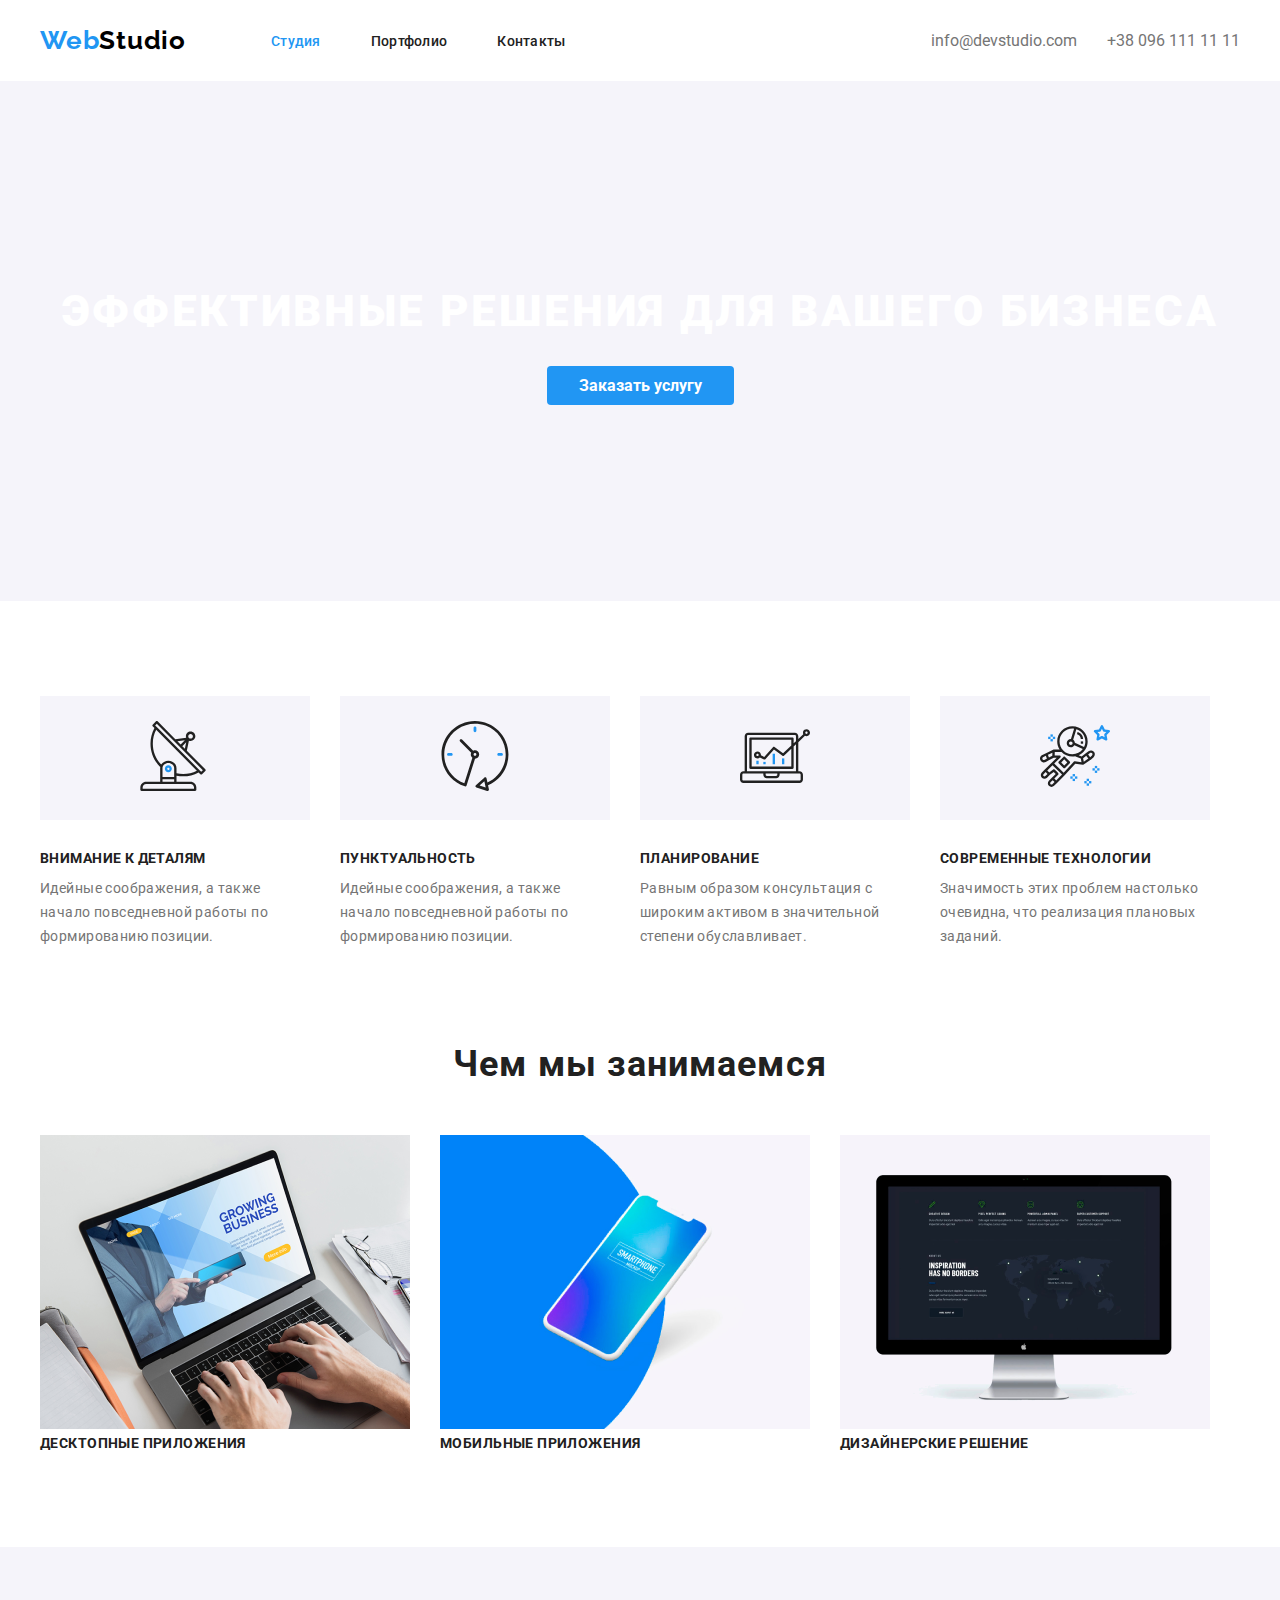
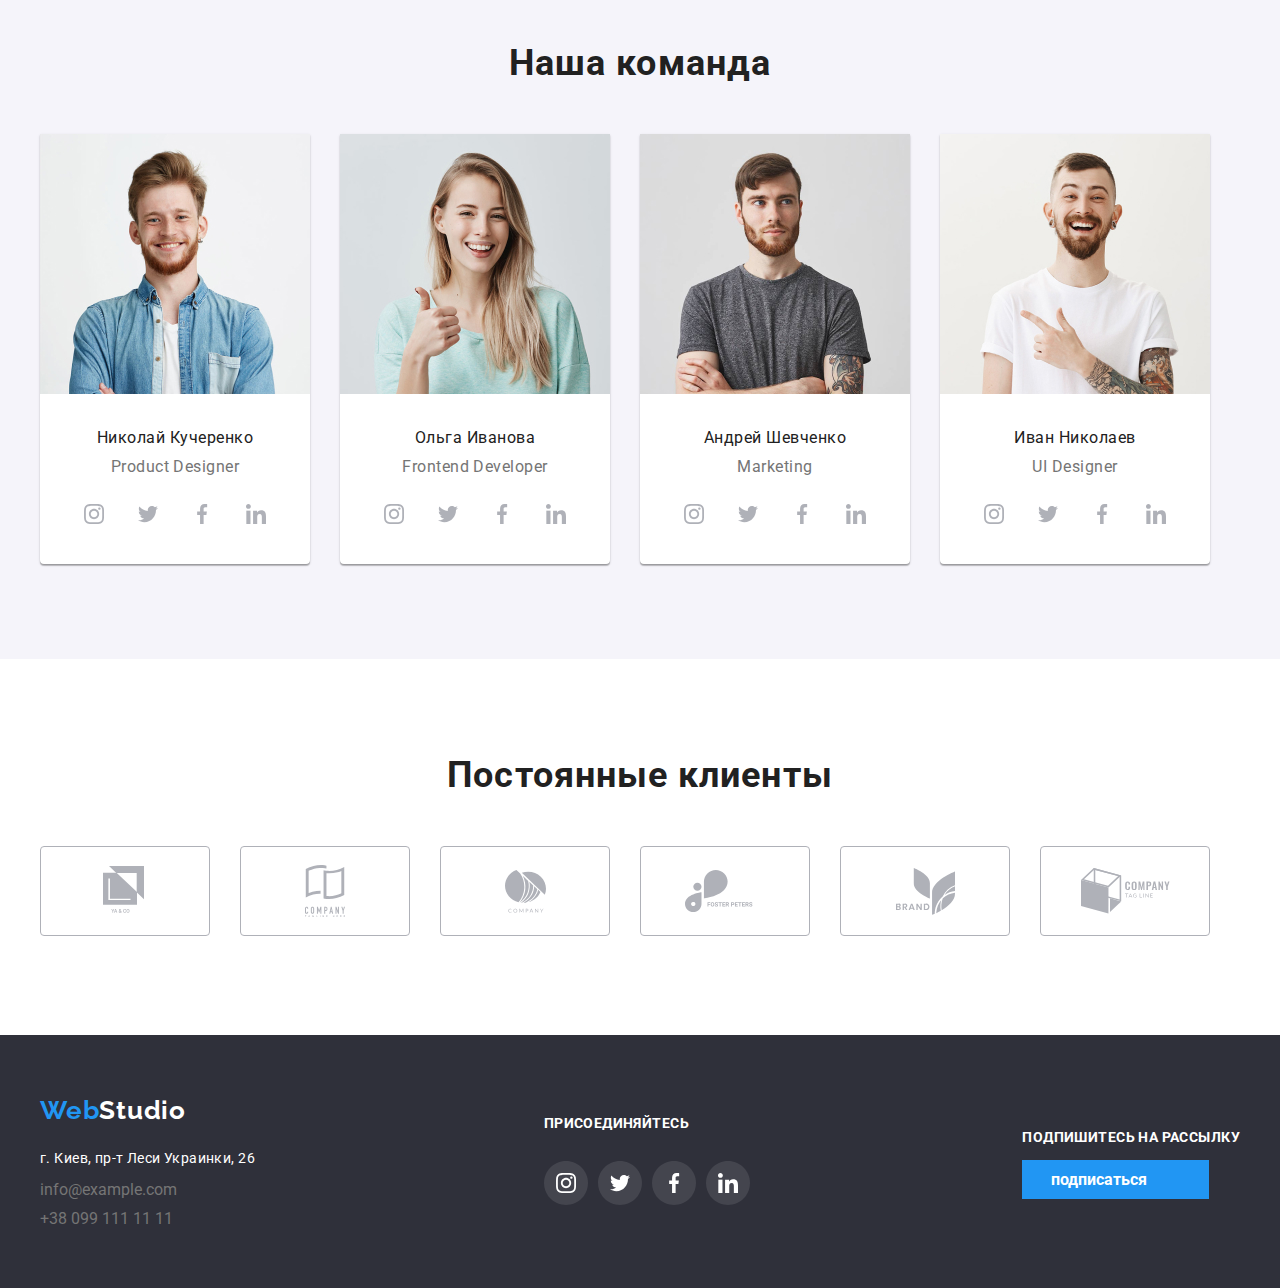
==== commit af3d6247: "Add files via upload" ====
--- a/index.html
+++ b/index.html
@@ -9,8 +9,8 @@
 </head>
 <body>
     <!--шапка-->
-    <header class="link">
-        <nav class="main-nav header-container">
+    <header class="link header">
+        <nav class="main-nav container">
             <a href=""><span class="web-logo"><span style="color:#2196F3;">Web</span><span style="color:#000000;">Studio</span></span></a>
                 <ul class="list-line list">
                     <li class="item"><a href=""><span class="header-text current">Студия</span></a></li>
@@ -35,7 +35,7 @@
     </section>
         <!--иконки-->
         <section class="icon-section">
-            <div class="icon-container">
+            <div class="container">
                 <ul class="icon-style">
                     <li class="item">
                         <div class="icon">
@@ -70,7 +70,7 @@
         </section>
         <!--Занятия-->
         <section class="project">
-            <div class="project-container">
+            <div class="container">
                 <h2 class="section-title">Чем мы занимаемся</h2>
                 <ul class="list-project">
                     <li class="item"><img src="./picture/png/nout.png" alt=""><span class="subtitle-text">ДЕСКТОПНЫЕ ПРИЛОЖЕНИЯ</span></li>
@@ -81,7 +81,7 @@
         </section>
         <!--Команда-->
         <section class="comand">
-                <div class="comand-container">
+                <div class="container">
                     <div class="section-comand">
                         <h2 class="section-title">Наша команда</h2>
                         <ul class="comand-list">
@@ -131,7 +131,7 @@
         </section>
         <!--клиенты-->
         <section class="costomer">
-                <div class="costomer-container">
+                <div class="container">
                     <h2 class="section-title">Постоянные клиенты</h2>
                     <ul class="list-сustomer">
                         <li class="item"><img src="./picture/customer/Client1.svg" alt=""></li>
@@ -144,8 +144,8 @@
                 </div>
         </section>
 </main>
-    <footer class="link">
-        <div class="footer-container footer">
+    <footer class="link footer">
+        <div class="container footer-list">
             <div class="footer-section">
                 <a href=""><span class="web-logo"><span style="color:#2196F3;">Web</span><span style="color:#FFFFFF;">Studio</span></span></a>
                     <address>
--- a/css/style.css
+++ b/css/style.css
@@ -26,6 +26,13 @@
 .link a {
     text-decoration: none;
 }
+.container {
+    width: 1200px;
+    padding-left: 15px;
+    padding-right: 15px;
+    margin-left: auto;
+    margin-right: auto;
+}
 .section-title{
     font-weight: 700;
     font-size: 36px;
@@ -63,12 +70,9 @@
 }
 
 /* Шапка */
-.header-container {
-    width: 1200px;
-    padding-left: 15px;
-    padding-right: 15px;
-    margin-left: auto;
-    margin-right: auto;
+.header {
+    padding-top: 25px;
+    padding-bottom: 25px;
 }
 .main-nav {
     display: flex;
@@ -95,8 +99,6 @@
 }
 .list-line .item {
     margin-right: 50px;
-    margin-bottom: 32px;
-    margin-top: 32px;
 }
 .list-line .item:last-child {
     margin-right: 0px;
@@ -155,13 +157,6 @@
     padding-top: 95px;
     padding-bottom: 95px;
 }
-.icon-container {
-    width: 1200px;
-    padding-left: 15px;
-    padding-right: 15px;
-    margin-left: auto;
-    margin-right: auto;
-}
 .icon {
     background-color: #F5F4FA;
     padding: 25px 100px;
@@ -197,13 +192,6 @@
 
     padding-bottom: 95px;
 }
-.project-container {
-    width: 1200px;
-    padding-left: 15px;
-    padding-right: 15px;
-    margin-left: auto;
-    margin-right: auto;
-}
 .list-project {
     display: flex;
     flex-wrap: wrap;
@@ -223,13 +211,6 @@
 
     padding-top: 95px;
     padding-bottom: 95px;
-}
-.comand-container {
-    width: 1200px;
-    padding-left: 15px;
-    padding-right: 15px;
-    margin-left: auto;
-    margin-right: auto;
 }
 .comand-list {
     width: 1200px;
@@ -295,43 +276,38 @@
     padding-top: 95px;
     padding-bottom: 95px;
 }
-.costomer-container{
+.list-сustomer {
+    padding-left: 0px;
+    padding-right: 0px;
+    display: flex;
+    flex-wrap: wrap;
+}
+.list-сustomer .item {
+    margin-right: 30px;
+    margin-top: 50px;
+}
+.list-сustomer .item:last-child {
+    margin-right: 0px;
+}
+/* Подвал */
+.footer {
+    padding-top: 60px;
+    padding-bottom: 60px;
+}
+.container {
     width: 1200px;
     padding-left: 15px;
     padding-right: 15px;
     margin-left: auto;
     margin-right: auto;
 }
-.list-сustomer {
-    padding-left: 0px;
-    padding-right: 0px;
-    display: flex;
-    flex-wrap: wrap;
-}
-.list-сustomer .item {
-    margin-right: 30px;
-    margin-top: 50px;
-}
-.list-сustomer .item:last-child {
-    margin-right: 0px;
-}
-/* Подвал */
-.footer-container {
-    width: 1200px;
-    padding-left: 15px;
-    padding-right: 15px;
-    margin-left: auto;
-    margin-right: auto;
-}
-.footer {
+.footer-list {
+    align-items: center;
     display: flex;
     justify-content: space-between;
 }
 .footer-section {
-    margin-top: 60px;
-    margin-bottom: 60px;
     margin-left: 0px;
-    margin-right: 70px;
 }
 .footer-adress {
     padding-left: 0px;
@@ -352,7 +328,7 @@
     font-style: normal;
 }
 .footer-soc {
-    margin-top: 70px;
+
 }
 .footer-soc .list-soc .item {
     margin-right: 10px;
@@ -364,9 +340,6 @@
     margin-right: 0px;
 }
 .footer-link {
-    margin-top: 72px;
-    margin-left: 95px;
-    margin-bottom: 95px;
 }
 .footer-link .subtitle-text {
     margin-top: 0px;
